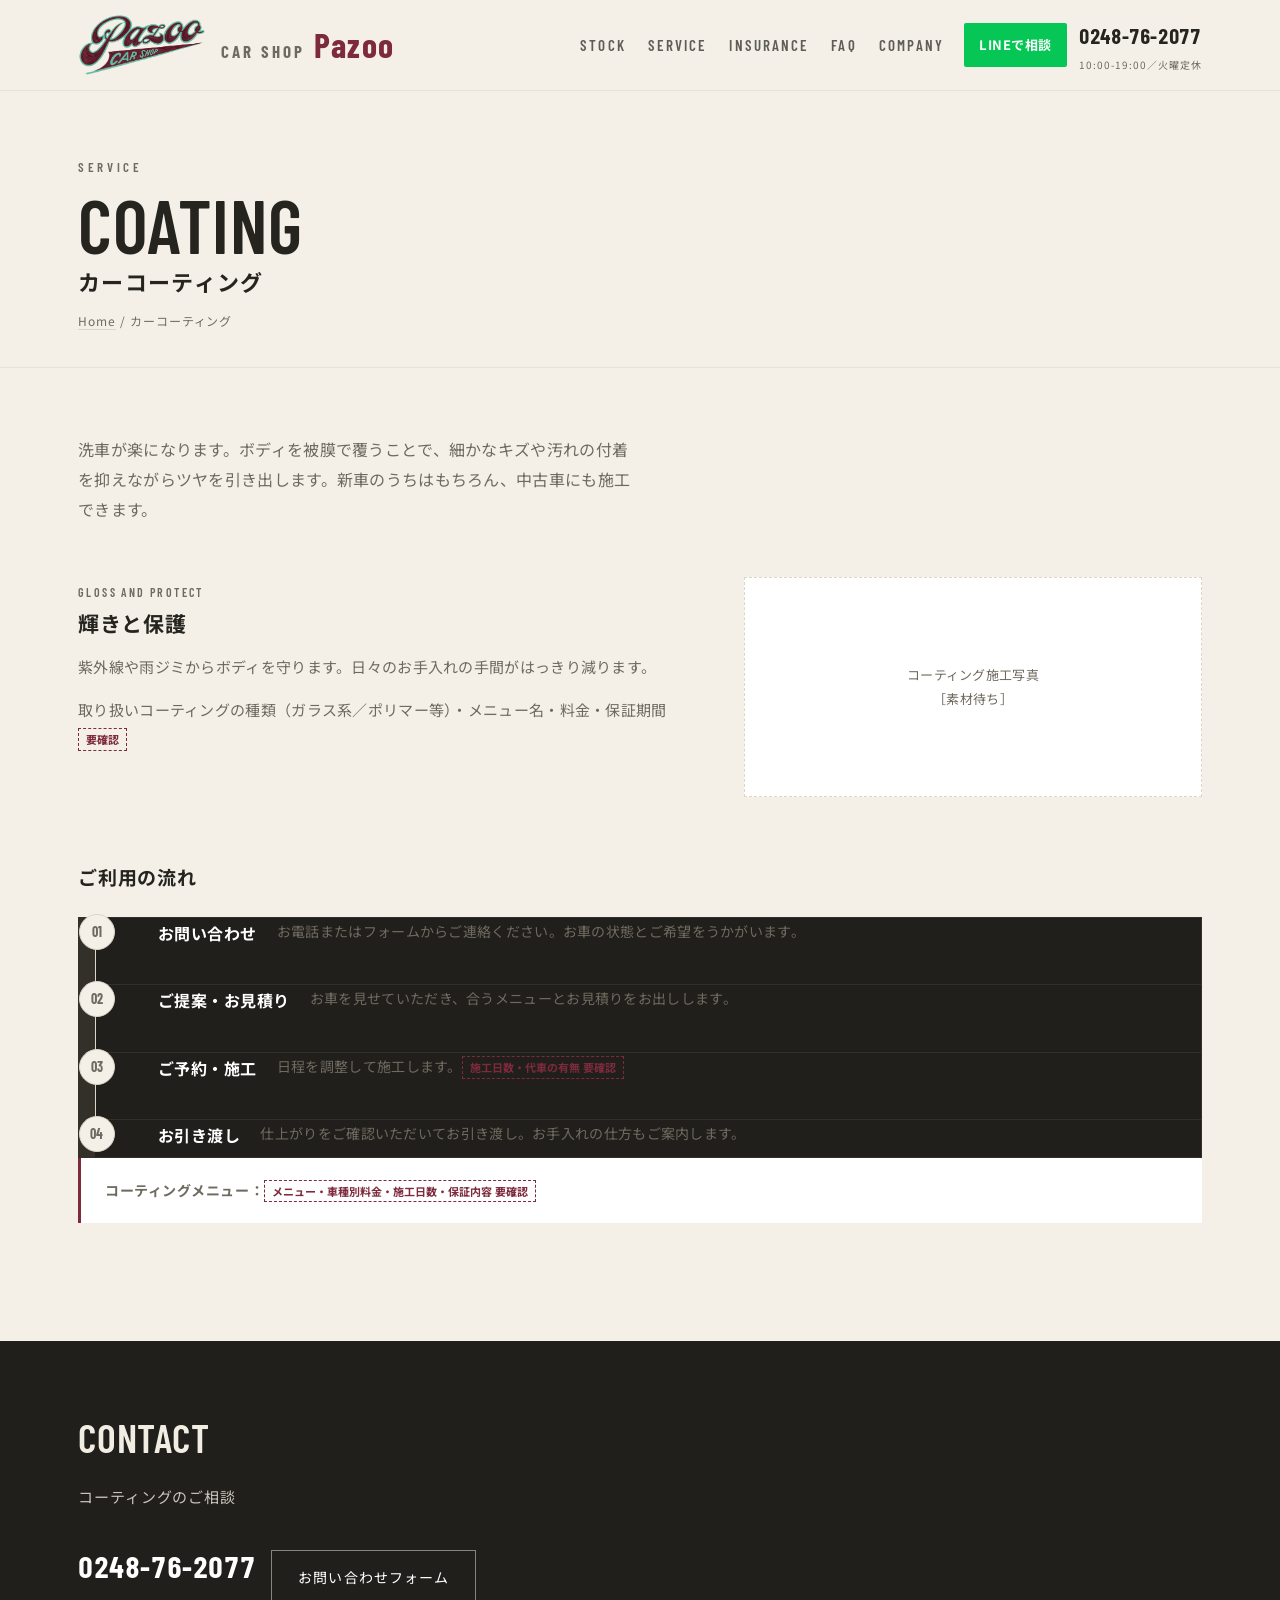
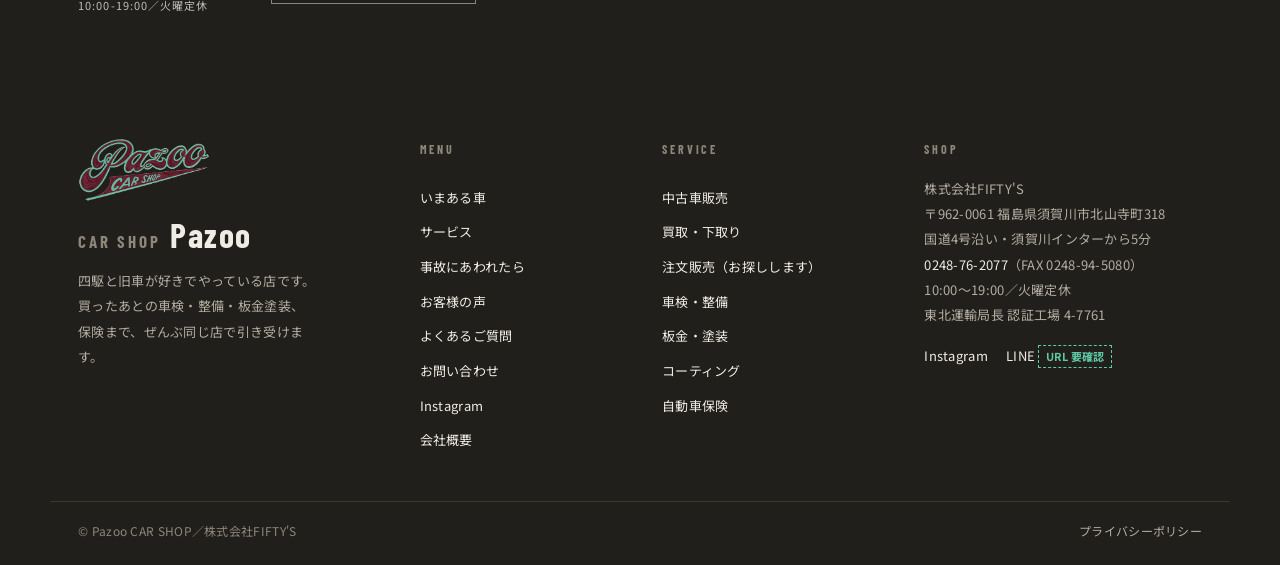
==== coating.html @ 04a88ad4 "SEO/LLMO/AIO：FAQPageを新設・llms.txtを実装に合わせて更新・OGP画像を1200x630に ■ FAQPage（いちばん効く穴だった） 画面にFAQが8問あるのに構造化データ" ====
<!DOCTYPE html>
<html lang="ja">
<head>
<meta charset="utf-8">
<meta name="viewport" content="width=device-width, initial-scale=1">
<meta name="robots" content="noindex,nofollow"><!-- STAGING-NOINDEX 2026-09-09 入れ替え公開時に削除 -->
<title>カーコーティング | CarShop Pazoo（福島県須賀川市）</title>
<meta name="description" content="CarShop Pazoo のカーコーティング。福島県須賀川市でボディを美しく保ち、汚れ・紫外線から守るコーティングを施工。輝きと保護を長く維持します。">
<link rel="preconnect" href="https://fonts.googleapis.com">
<link rel="preconnect" href="https://fonts.gstatic.com" crossorigin>
<link rel="stylesheet" href="https://fonts.googleapis.com/css2?family=Barlow+Condensed:wght@400;500;600;700&family=Noto+Sans+JP:wght@400;500;700;900&display=swap">
<link rel="stylesheet" href="assets/css/pazoo-2609.css">

<!-- ▼ SEO強化(head内追加のみ) 2026-07-30 ルイージ -->
<link rel="canonical" href="https://bunchan-groobeat.github.io/pazoo-hp/coating.html">
<meta property="og:type" content="website">
<meta property="og:site_name" content="CarShop Pazoo">
<meta property="og:locale" content="ja_JP">
<meta property="og:url" content="https://bunchan-groobeat.github.io/pazoo-hp/coating.html">
<meta property="og:title" content="カーコーティング | CarShop Pazoo（福島県須賀川市）">
<meta property="og:description" content="CarShop Pazoo のカーコーティング。福島県須賀川市でボディを美しく保ち、汚れ・紫外線から守るコーティングを施工。輝きと保護を長く維持します。">
<meta property="og:image" content="https://bunchan-groobeat.github.io/pazoo-hp/assets/img/ogp.jpg">
<meta name="twitter:card" content="summary_large_image">
<link rel="icon" href="assets/img/favicon.svg" type="image/svg+xml">
<link rel="apple-touch-icon" href="assets/img/favicon.svg">
<script type="application/ld+json">
[
  {
    "@context": "https://schema.org",
    "@type": "Service",
    "serviceType": "カーコーティング",
    "provider": { "@type": "AutoRepair", "@id": "https://bunchan-groobeat.github.io/pazoo-hp/#business", "name": "CarShop Pazoo" },
    "areaServed": { "@type": "AdministrativeArea", "name": "福島県須賀川市およびその周辺" },
    "url": "https://bunchan-groobeat.github.io/pazoo-hp/coating.html",
    "description": "福島県須賀川市でボディを美しく保ち、汚れ・紫外線から守るコーティングを施工します。"
  },
  {
    "@context": "https://schema.org",
    "@type": "BreadcrumbList",
    "itemListElement": [
      { "@type": "ListItem", "position": 1, "name": "HOME", "item": "https://bunchan-groobeat.github.io/pazoo-hp/" },
      { "@type": "ListItem", "position": 2, "name": "カーコーティング", "item": "https://bunchan-groobeat.github.io/pazoo-hp/coating.html" }
    ]
  }
]
</script>
</head>
<body>

<svg class="ico-defs" aria-hidden="true" focusable="false" style="position:absolute;width:0;height:0;overflow:hidden">
  <symbol id="i-star" viewBox="0 0 24 24"><path d="M12 2l2.9 6.3 6.9.8-5.1 4.7 1.4 6.8L12 17.3 5.9 20.6l1.4-6.8L2.2 9.1l6.9-.8z"/></symbol>
  <symbol id="i-quote" viewBox="0 0 24 24"><path d="M9.5 5C6.4 6.6 4.5 9.4 4.5 12.6V19h6.2v-6.4H7.6c0-2 .9-3.6 2.7-4.6zM19.5 5c-3.1 1.6-5 4.4-5 7.6V19h6.2v-6.4h-3.1c0-2 .9-3.6 2.7-4.6z"/></symbol>
  <symbol id="i-ig" viewBox="0 0 24 24"><path d="M12 2.2c3.2 0 3.6 0 4.9.1 1.2.1 1.8.2 2.2.4.6.2 1 .5 1.4.9.4.4.7.8.9 1.4.2.4.4 1 .4 2.2.1 1.3.1 1.7.1 4.9s0 3.6-.1 4.9c-.1 1.2-.2 1.8-.4 2.2-.2.6-.5 1-.9 1.4-.4.4-.8.7-1.4.9-.4.2-1 .4-2.2.4-1.3.1-1.7.1-4.9.1s-3.6 0-4.9-.1c-1.2-.1-1.8-.2-2.2-.4-.6-.2-1-.5-1.4-.9-.4-.4-.7-.8-.9-1.4-.2-.4-.4-1-.4-2.2C2.2 15.6 2.2 15.2 2.2 12s0-3.6.1-4.9c.1-1.2.2-1.8.4-2.2.2-.6.5-1 .9-1.4.4-.4.8-.7 1.4-.9.4-.2 1-.4 2.2-.4C8.4 2.2 8.8 2.2 12 2.2zm0 1.8c-3.1 0-3.5 0-4.7.1-1.1.1-1.7.2-2.1.3-.5.2-.9.4-1.2.8-.4.3-.6.7-.8 1.2-.1.4-.3 1-.3 2.1-.1 1.2-.1 1.6-.1 4.7s0 3.5.1 4.7c.1 1.1.2 1.7.3 2.1.2.5.4.9.8 1.2.3.4.7.6 1.2.8.4.1 1 .3 2.1.3 1.2.1 1.6.1 4.7.1s3.5 0 4.7-.1c1.1-.1 1.7-.2 2.1-.3.5-.2.9-.4 1.2-.8.4-.3.6-.7.8-1.2.1-.4.3-1 .3-2.1.1-1.2.1-1.6.1-4.7s0-3.5-.1-4.7c-.1-1.1-.2-1.7-.3-2.1-.2-.5-.4-.9-.8-1.2-.3-.4-.7-.6-1.2-.8-.4-.1-1-.3-2.1-.3-1.2-.1-1.6-.1-4.7-.1zm0 3.1a4.9 4.9 0 110 9.8 4.9 4.9 0 010-9.8zm0 1.8a3.1 3.1 0 100 6.2 3.1 3.1 0 000-6.2zm5.1-3.2a1.15 1.15 0 110 2.3 1.15 1.15 0 010-2.3z"/></symbol>
  <symbol id="i-car" viewBox="0 0 24 24"><path d="M5 11l1.5-4h11L19 11h1.5v6H18a2 2 0 11-4 0h-4a2 2 0 11-4 0H3.5v-6H5zm2.2-.5h9.6L15.9 8.5H8.1z"/></symbol>
</svg>

<header class="hd">
  <div class="wrap">
    <div class="logo">
      <img id="logo" alt="Pazoo CAR SHOP" hidden>
      <span class="txt" id="logoTxt">Pazoo</span>
      <span class="brandtxt"><small>CAR SHOP</small>Pazoo</span>
    </div>
    <nav>
      <a href="index.html#stock">Stock</a>
      <a href="index.html#service">Service</a>
      <a href="order-insurance.html">Insurance</a>
      <a href="index.html#faq">FAQ</a>
      <a href="companyoutline.html">Company</a>
    </nav>
    <div class="cta">
      <a class="line" href="#">LINEで相談</a>
      <a class="tel" href="tel:0248762077">0248-76-2077<small>10:00-19:00／火曜定休</small></a>
      <button type="button" class="menu" id="menuBtn" aria-controls="drawer" aria-expanded="false" aria-label="メニューを開く"><span></span><span></span><span></span></button>
    </div>
  </div>
</header>
<nav class="drawer" id="drawer" aria-label="メニュー">
  <a href="index.html#stock">Stock<small>いまある車</small></a>
  <a href="index.html#service">Service<small>買う。探す。直す。守る。</small></a>
  <a href="index.html#insurance">Insurance<small>事故にあわれたら</small></a>
  <a href="index.html#voice">Voice<small>お客様の声</small></a>
  <a href="index.html#faq">FAQ<small>よくあるご質問</small></a>
  <a href="index.html#contact">Contact<small>お問い合わせ</small></a>
  <a href="index.html#insta">Instagram<small>@carshoppazoo</small></a>
  <a href="index.html#company">Company<small>会社概要</small></a>
  <div class="drawer-cta"><a class="line" href="#">LINEで相談</a><a class="tel" href="tel:0248762077">0248-76-2077</a></div>
</nav>

<section class="page-head">
  <div class="wrap">
    <p class="eyebrow">Service</p>
    <h1>Coating<span class="ja">カーコーティング</span></h1>
    <p class="crumb"><a href="index.html">Home</a> / カーコーティング</p>
  </div>
</section>

<section class="sub">
  <div class="wrap">
    <p class="lead">洗車が楽になります。ボディを被膜で覆うことで、細かなキズや汚れの付着を抑えながらツヤを引き出します。新車のうちはもちろん、中古車にも施工できます。</p>
    <div class="row">
  <div class="row-txt"><h3><small>Gloss and Protect</small>輝きと保護</h3><p>紫外線や雨ジミからボディを守ります。日々のお手入れの手間がはっきり減ります。</p><p>取り扱いコーティングの種類（ガラス系／ポリマー等）・メニュー名・料金・保証期間 <span class="todo">要確認</span></p></div>
  <div class="row-img"><div class="ph">コーティング施工写真<br>［素材待ち］</div></div>
</div>
    <h3 style="margin:52px 0 22px;font-size:19px;letter-spacing:.04em">ご利用の流れ</h3>
    <ol class="flow"><li><h4>お問い合わせ</h4><p>お電話またはフォームからご連絡ください。お車の状態とご希望をうかがいます。</p></li><li><h4>ご提案・お見積り</h4><p>お車を見せていただき、合うメニューとお見積りをお出しします。</p></li><li><h4>ご予約・施工</h4><p>日程を調整して施工します。<span class="todo">施工日数・代車の有無 要確認</span></p></li><li><h4>お引き渡し</h4><p>仕上がりをご確認いただいてお引き渡し。お手入れの仕方もご案内します。</p></li></ol>
    <div class="note"><span class="label">コーティングメニュー：</span><span class="todo">メニュー・車種別料金・施工日数・保証内容 要確認</span></div>
  </div>
</section>
<section class="cta-band">
  <div class="wrap">
    <h2>Contact<span class="ja">コーティングのご相談</span></h2>
    <div class="acts">
      <a class="b-tel" href="tel:0248762077">0248-76-2077<small>10:00-19:00／火曜定休</small></a>
      <a class="b-form" href="contact.html">お問い合わせフォーム</a>
    </div>
  </div>
</section>
<footer class="ft">
  <div class="wrap ft-inner">
    <div class="f-brand">
      <div class="ftlogo"><img id="logoFt" alt="Pazoo CAR SHOP" hidden><b id="logoFtTxt">Pazoo</b><span class="brandtxt"><small>CAR SHOP</small>Pazoo</span></div>
      <p class="f-tagline">四駆と旧車が好きでやっている店です。買ったあとの車検・整備・板金塗装、保険まで、ぜんぶ同じ店で引き受けます。</p>
    </div>

    <nav class="f-nav" aria-label="フッターメニュー">
      <p class="f-label">Menu</p>
      <a href="index.html#stock">いまある車</a>
      <a href="index.html#service">サービス</a>
      <a href="index.html#insurance">事故にあわれたら</a>
      <a href="index.html#voice">お客様の声</a>
      <a href="index.html#faq">よくあるご質問</a>
      <a href="contact.html">お問い合わせ</a>
      <a href="index.html#insta">Instagram</a>
      <a href="companyoutline.html">会社概要</a>
    </nav>

    <nav class="f-nav" aria-label="取り扱いメニュー">
      <p class="f-label">Service</p>
      <a href="order.html">中古車販売</a>
      <a href="order.html">買取・下取り</a>
      <a href="order.html">注文販売（お探しします）</a>
      <a href="maintenance.html">車検・整備</a>
      <a href="repair-paint.html">板金・塗装</a>
      <a href="coating.html">コーティング</a>
      <a href="order-insurance.html">自動車保険</a>
    </nav>

    <div class="f-info">
      <p class="f-label">Shop</p>
      <p class="f-address">
        株式会社FIFTY&#39;S<br>
        〒962-0061 福島県須賀川市北山寺町318<br>
        国道4号沿い・須賀川インターから5分<br>
        <a href="tel:0248762077">0248-76-2077</a>（FAX 0248-94-5080）<br>
        10:00〜19:00／火曜定休<br>
        東北運輸局長 認証工場 4-7761
      </p>
      <p class="f-sns">
        <a href="https://www.instagram.com/carshoppazoo" target="_blank" rel="noopener">Instagram</a>
        <a href="#">LINE <span class="todo">URL 要確認</span></a>
      </p>
    </div>
  </div>

  <div class="wrap ft-bottom">
    <span>&copy; Pazoo CAR SHOP／株式会社FIFTY&#39;S</span>
    <a href="privacy.html">プライバシーポリシー</a>
  </div>
</footer>

<div class="fixbar">
  <a class="fx-tel" href="tel:0248762077"><small>お電話</small>0248-76-2077</a>
  <a class="fx-line" href="#">LINEで相談</a>
</div>


<script src="assets/js/pazoo-2609.js" defer></script>
</body>
</html>
---- assets/css/pazoo-2609.css ----
:root{
  /* Renoca型＝クリームの地に無彩色。色は写真とロゴの2色だけ。 */
  --bg:#f4f0e8;
  --paper:#ffffff;
  --dark:#211f1b;
  --ink:#26241f;
  --ink-sub:#6f6a60;
  --line:#ddd5c5;
  --line-soft:#e8e1d4;
  --wine:#7d2a3d;
  --mint:#5fc9a6;
  --max:1180px;
  --en:"Barlow Condensed","Helvetica Neue",Arial,sans-serif;
  --ja:"Noto Sans JP","Hiragino Sans","Yu Gothic",Meiryo,sans-serif;
}
*{box-sizing:border-box}
html{scroll-behavior:smooth}
body{margin:0;background:var(--bg);color:var(--ink);font-family:var(--ja);font-size:15px;line-height:1.9;letter-spacing:.02em;-webkit-text-size-adjust:100%}
img{max-width:100%;display:block}
a{color:inherit}
.wrap{max-width:var(--max);margin:0 auto;padding:0 28px}
section{padding:96px 0;overflow-x:clip}
@media(max-width:720px){section{padding:60px 0}.wrap{padding:0 20px}}

/* ── 英字の大見出しで骨格を作り、和文は小さく添える ── */
.eyebrow{font-family:var(--en);font-size:13px;letter-spacing:.28em;color:var(--ink-sub);text-transform:uppercase;margin:0 0 10px;font-weight:600}
.h2{font-family:var(--en);font-weight:700;font-size:clamp(38px,6vw,76px);line-height:.98;letter-spacing:.01em;margin:0 0 14px;text-transform:uppercase;
  display:flex;align-items:center;flex-wrap:wrap;gap:0 .45em}/* 英字と和文を縦の中央で揃える（社長 2026-09-05「小タイトルが帯の中央」） */
.h2 .ja{font-family:var(--ja);font-size:clamp(13px,1.6vw,21px);font-weight:700;letter-spacing:.12em;text-transform:none;
  margin:0;line-height:1;white-space:nowrap}/* 英字の横・帯の中央（社長 2026-09-05） */
@media(max-width:560px){.h2 .ja{flex-basis:100%;margin:8px 0 0;font-size:13px}}/* 狭いと帯からはみ出すので下の行に戻す */
.lead{max-width:62ch;color:var(--ink-sub);margin:0 0 44px;font-size:16px}
#stock .lead{font-size:18px;color:var(--wine)}/* 大きく・あずき色（社長 2026-09-05） */

/* ── ヘッダー ── */
.hd{position:sticky;top:0;z-index:50;background:rgba(244,240,232,.94);backdrop-filter:saturate(1.2) blur(6px);border-bottom:1px solid var(--line-soft)}
.hd .wrap{display:flex;align-items:center;gap:20px;padding-top:14px;padding-bottom:14px}
.hd .logo{display:flex;align-items:center;gap:15px}
.hd .logo img{height:62px;width:auto}/* 44→62px（社長 2026-09-05） */
/* ── ロゴの横に店名を文字でも置く（社長 2026-09-05「ロゴ横に「CARSHOP Pazoo」と入れてCARSHOPは小さめに」） ── */
.brandtxt{display:inline-flex;align-items:baseline;gap:9px;font-family:var(--en);font-weight:700;
  font-size:34px;letter-spacing:.04em;line-height:1;white-space:nowrap;color:var(--wine)}/* 23→27→34px（社長 2026-09-05「店名小さいな」） */
.brandtxt small{font-size:17px;font-weight:700;letter-spacing:.18em;color:var(--ink-sub)}/* 11→14→17px（社長 2026-09-05） */
@media(max-width:900px){.hd .brandtxt{display:none}}/* ヘッダーが詰まるので、狭い画面では出さない（フッターには出る） */
.hd.min .brandtxt{font-size:26px}
.ft .brandtxt{color:#efece5}
.ft .brandtxt small{color:#8d867a}
.hd .logo .txt{font-family:var(--en);font-weight:700;font-size:24px;letter-spacing:.06em;color:var(--wine)}
.hd nav{margin-left:auto;display:flex;gap:22px;font-family:var(--en);font-size:15px;letter-spacing:.14em;font-weight:600;text-transform:uppercase}
.hd nav a{text-decoration:none;color:var(--ink);opacity:.72;transition:opacity .2s}
.hd nav a:hover{opacity:1}
.hd .cta{display:flex;align-items:center;gap:12px;position:relative;z-index:45}
.hd .line{background:#06C755;color:#fff;text-decoration:none;font-weight:700;font-size:13px;padding:10px 15px;border-radius:2px;white-space:nowrap;letter-spacing:.04em}
.hd .tel{font-family:var(--en);font-weight:700;font-size:21px;letter-spacing:.03em;text-decoration:none;color:var(--ink);white-space:nowrap;font-variant-numeric:tabular-nums}
.hd .tel small{display:block;font-family:var(--ja);font-size:10px;letter-spacing:.1em;color:var(--ink-sub);font-weight:400}
@media(max-width:1040px){.hd nav{display:none}}

/* ── 3本線のメニュー（社長 2026-09-04）。文字ナビが隠れる幅（1040px以下）で出す ── */
.hd .menu{display:none;width:44px;height:44px;border:0;background:transparent;padding:10px;cursor:pointer;flex-direction:column;justify-content:center;gap:6px;margin-left:4px}
.hd .menu span{display:block;height:2px;background:var(--ink);transition:transform .35s cubic-bezier(.215,.61,.355,1),opacity .25s}
.hd .menu[aria-expanded="true"] span:nth-child(1){transform:translateY(8px) rotate(45deg)}
.hd .menu[aria-expanded="true"] span:nth-child(2){opacity:0}
.hd .menu[aria-expanded="true"] span:nth-child(3){transform:translateY(-8px) rotate(-45deg)}
.hd .menu:focus-visible{outline:2px solid var(--wine);outline-offset:2px}
@media(max-width:1040px){.hd .menu{display:flex}}
.drawer{position:fixed;left:0;right:0;top:0;bottom:0;background:rgba(33,31,27,.97);color:#efece5;z-index:40;padding:110px 28px 40px;display:flex;flex-direction:column;gap:6px;
  opacity:0;visibility:hidden;transform:translateY(-12px);transition:opacity .35s ease,transform .35s ease,visibility 0s .35s;overflow:auto}
.drawer.open{opacity:1;visibility:visible;transform:none;transition:opacity .35s ease,transform .35s ease}
.drawer a{font-family:var(--en);font-weight:700;font-size:clamp(34px,7vw,52px);letter-spacing:.02em;text-transform:uppercase;text-decoration:none;color:#fff;line-height:1.05;padding:10px 0;border-bottom:1px solid #3b372f;display:flex;align-items:baseline;gap:16px}
.drawer a small{font-family:var(--ja);font-size:13px;font-weight:700;letter-spacing:.1em;color:#8d867a;text-transform:none}
.drawer .drawer-cta{display:flex;gap:14px;align-items:center;margin-top:26px;border:0}
.drawer .drawer-cta a{border:0;padding:0}
.drawer .drawer-cta .line{background:#06C755;color:#fff;font-family:var(--ja);font-size:15px;padding:14px 22px;border-radius:2px;letter-spacing:.04em;text-transform:none}
.drawer .drawer-cta .tel{font-size:26px;color:#fff}
.hd.nav-open{background:transparent;border-color:transparent;backdrop-filter:none}
.hd.nav-open .menu span{background:#fff}
.hd.nav-open .logo,.hd.nav-open .cta .line,.hd.nav-open .cta .tel{visibility:hidden}
body.no-scroll{overflow:hidden}
@media(max-width:560px){.hd .logo img{height:44px}.hd .tel{font-size:17px}.hd .tel small{display:none}}/* スマホも34→44px */

/* ── ヒーロー：写真が主役。左に透かしのパネル ── */
.hero{position:relative;background:var(--dark);overflow:hidden}/* 待機中スライドの scale(1.04) が右へ8pxはみ出し、スマホで横スクロールが出ていた（2026-09-03 実測で修正） */
.hero .bg{position:relative;width:100%;aspect-ratio:21/9;max-height:660px}
.hero .slide{position:absolute;inset:0;width:100%;height:100%;object-fit:cover;opacity:0;transition:opacity 1.1s ease}
.hero .slide.on{opacity:1}
.hero .slide.p-front{object-position:center 13%}/* 4:3の写真をPCの21:9枠に入れると店の看板が切れるため上寄せ（2026-09-04 実測） */
.hero .panel{position:absolute;left:0;top:0;bottom:0;width:25%;min-width:216px;max-width:340px;z-index:2;
  background:rgba(244,240,232,.82);display:grid;place-items:center;padding:26px 22px}
.hero .panel-in{display:flex;flex-direction:column;align-items:center;gap:20px;width:100%}
.hero .panel img{max-width:100%;height:auto}
.hero .panel .txt{font-family:var(--en);font-weight:700;font-size:clamp(26px,3vw,40px);color:var(--wine);letter-spacing:.04em;line-height:1}
.copy{margin:0;text-align:center;display:flex;flex-direction:column;gap:9px}
.copy b{font-size:clamp(14px,1.5vw,18px);font-weight:700;line-height:1.6;color:var(--ink);letter-spacing:.02em}
.copy span{font-family:var(--en);font-size:12px;letter-spacing:.2em;color:var(--ink-sub);text-transform:uppercase;font-weight:600}
.dots{display:flex;gap:7px;justify-content:center;padding:14px 0 0}
.dots button{width:26px;height:3px;border:0;padding:0;background:var(--ink);opacity:.2;cursor:pointer;transition:opacity .25s}
.dots button.on{opacity:1;background:var(--wine)}
.dots button:focus-visible{outline:2px solid var(--wine);outline-offset:4px}
@media(max-width:620px){
  .hero .bg{aspect-ratio:4/3}
}

/* ── 冒頭のひとこと ── */
.intro{padding:86px 0 76px;border-bottom:1px solid var(--line-soft)}
.intro .big{font-family:var(--en);font-weight:700;font-size:clamp(40px,7.5vw,104px);line-height:.94;letter-spacing:.005em;margin:0 0 26px;text-transform:uppercase}
.intro .big em{font-style:normal;color:var(--wine)}
.intro p{max-width:60ch;margin:0;color:var(--ink-sub)}
/* ── FV直下の帯：切り抜いたジムニーを右へ逃がす（2026-09-04 社長決定） ── */
.intro{overflow-x:clip}/* 右端へのはみ出しで横スクロールを出さない */
/* ── 背景の風景（社長 2026-09-05）──
   一度サービス／声／お問い合わせにもミントの山と海を入れたが、社長判断で**トップ直下の山だけ**に戻した。
   ★自分で描いたSVG。写真は使っていない＝権利の心配なし・ファイルも増えない。
   ★色はクリーム #f4f0e8 と罫線 #ddd5c5 の中間の2色だけ。ミントは使わない。 */
.intro{background-image:url("data:image/svg+xml,%3Csvg xmlns='http://www.w3.org/2000/svg' viewBox='0 0 1440 260' preserveAspectRatio='none'%3E%3Cpath d='M0,175 L170,80 L300,145 L470,50 L640,155 L800,72 L980,165 L1150,92 L1290,155 L1440,100 L1440,260 L0,260 Z' fill='%23e9e3d5'/%3E%3Cpath d='M0,225 L140,165 L300,212 L520,142 L700,206 L900,152 L1080,212 L1250,170 L1440,216 L1440,260 L0,260 Z' fill='%23e0d9c8'/%3E%3C/svg%3E");
  background-repeat:no-repeat;background-position:center bottom;background-size:100% 260px}
@media(max-width:720px){.intro{background-size:180% 180px}}
.intro-grid{display:grid;grid-template-columns:minmax(0,1fr) minmax(0,1.02fr);gap:44px;align-items:center}
.intro-txt{min-width:0}
.intro-car{min-width:0;margin-right:min(0px,calc((var(--max) - 100vw)/2))}
.intro-car img{width:100%;height:auto;filter:drop-shadow(0 26px 34px rgba(33,31,27,.20))}
.intro-car .cap{max-width:none;margin-top:12px;font-size:12px;letter-spacing:.04em;text-align:right}
.stock-link{display:inline-flex;align-items:center;gap:9px;margin-top:32px;font-size:14px;font-weight:700;letter-spacing:.1em;
  text-decoration:none;color:var(--ink);border-bottom:1px solid var(--line);padding-bottom:7px;transition:color .2s,border-color .2s}
.stock-link::after{content:"→";font-family:var(--en)}
.stock-link:hover{color:var(--wine);border-color:var(--wine)}
.stock-link:focus-visible{outline:2px solid var(--wine);outline-offset:4px}
/* スマホは見出しの右の空きに車を入れる（2026-09-04 社長指示）。
   実測（390px）＝見出し2行 87px＋余白26px／"CLASSIC 4WD" の行幅 194px。
   幅42%（=147px）なら文字に9px手前で止まり、高さ108pxは見出しの箱に収まる。 */
@media(max-width:900px){
  .intro-grid{grid-template-columns:1fr;gap:0;position:relative}
  .intro-txt{position:relative;z-index:1}
  .intro-car{position:absolute;top:-34px;right:-20px;width:min(50%,190px);margin:0;z-index:0}/* 右端まで出す（wrapの余白20pxぶん外へ） */
  .intro-car .cap{display:none}/* 幅が足りず2行になって本文にかぶるため。要確認の印はPCで出る */
}

/* ── 在庫：写真を大きく ── */
.stock-head{position:relative;margin-bottom:40px}/* flex をやめた。帯を画面の端から端まで届かせるため（2026-09-05） */
/* ★「いまある車」を外して見出しの箱が縮んだぶん、bottom:0 だと帯の上に乗って読めなくなる。
   帯の外＝「IN STOCK」の行の右へ置く（2026-09-05 実測で修正） */
.updated{position:absolute;right:0;top:1px;font-family:var(--en);font-size:13px;letter-spacing:.12em;color:var(--ink-sub);font-variant-numeric:tabular-nums}
@media(max-width:560px){.updated{position:static;display:block;margin-top:10px;text-align:right}}
.rail{display:grid;grid-auto-flow:column;grid-auto-columns:min(360px,78vw);gap:26px;overflow-x:auto;scroll-snap-type:x mandatory;padding-bottom:22px;scrollbar-width:thin}
.rail::-webkit-scrollbar{height:6px}
.rail::-webkit-scrollbar-thumb{background:var(--line)}
.car{scroll-snap-align:start;background:var(--paper);text-decoration:none;color:inherit;display:flex;flex-direction:column;
  border:1px solid var(--line-soft);transition:transform .25s ease,box-shadow .25s ease}
.car:hover{transform:translateY(-4px);box-shadow:0 14px 34px rgba(38,36,31,.13)}
.car:focus-visible{outline:2px solid var(--wine);outline-offset:3px}
.car .ph{aspect-ratio:4/3;background:var(--line-soft);overflow:hidden;position:relative}
.car .ph img{width:100%;height:100%;object-fit:cover}
.car .badge{position:absolute;left:0;top:0;background:var(--wine);color:#fff;font-family:var(--en);font-size:12px;letter-spacing:.16em;padding:5px 12px;font-weight:600}
.car .body{padding:20px 20px 22px;display:flex;flex-direction:column;gap:5px;flex:1}
.car .name{font-weight:700;font-size:17px;line-height:1.5}
.car .spec{font-size:12.5px;color:var(--ink-sub);font-variant-numeric:tabular-nums;letter-spacing:.03em}
.car .price{margin-top:auto;padding-top:14px;font-family:var(--en);font-weight:700;font-size:30px;color:var(--wine);font-variant-numeric:tabular-nums;line-height:1;display:flex;align-items:baseline;gap:6px}
.car .price small{font-family:var(--ja);font-size:11px;font-weight:400;color:var(--ink-sub);letter-spacing:.06em}
.car .go{margin-top:12px;font-family:var(--en);font-size:12px;letter-spacing:.16em;color:var(--ink-sub);display:flex;align-items:center;gap:6px;text-transform:uppercase}
.car .go::after{content:"→"}
/* ── 横へスライドできることを示す矢印（社長 2026-09-05「サイドにスライドさせる→入れて、点滅している」） ──
   写真の上に重ねる。押すものではないので pointer-events は切る。右端まで送ったら消える。 */
.railbox{position:relative}
.rail-hint{position:absolute;right:8px;top:32%;z-index:3;cursor:pointer;border:0;padding:0;appearance:none;
  /* ★2026-09-05：pointer-events:none だと下のカードのリンクに抜けて、押すと商品ページへ飛んでしまった。
     飾りではなく「次へ送るボタン」にした。 */
  width:54px;height:54px;border-radius:50%;display:grid;place-items:center;
  background:rgba(33,31,27,.72);color:#fff;font-family:var(--en);font-weight:700;font-size:27px;line-height:1;
  box-shadow:0 4px 16px rgba(33,31,27,.35);
  animation:railhint 1.5s ease-in-out infinite;transition:opacity .45s ease}
@keyframes railhint{0%,100%{opacity:1;transform:translateX(0)}50%{opacity:.22;transform:translateX(7px)}}
.rail-hint.off{opacity:0;pointer-events:none}/* 消えている時は押せない */
.rail-hint:hover{background:rgba(33,31,27,.9)}
.rail-hint:focus-visible{outline:2px solid var(--mint);outline-offset:3px}
@media(max-width:560px){.rail-hint{width:44px;height:44px;font-size:22px;right:6px}}
@media (prefers-reduced-motion: reduce){.rail-hint{animation:none}}

.railctl{display:flex;gap:10px;margin-top:6px}
.railctl button{width:46px;height:46px;border:1px solid var(--line);background:transparent;color:var(--ink);cursor:pointer;font-size:16px;transition:background .2s,border-color .2s}
.railctl button:hover{background:var(--ink);color:var(--bg);border-color:var(--ink)}
.railctl button:focus-visible{outline:2px solid var(--wine);outline-offset:3px}
.note{font-size:12.5px;color:var(--ink-sub);margin:20px 0 0;line-height:1.85}
.todo{display:inline-block;color:var(--wine);border:1px dashed var(--wine);padding:0 7px;font-size:11px;font-weight:700;letter-spacing:0}

/* ── サービス ── */
.grid{display:grid;gap:1px;background:var(--line-soft);border:1px solid var(--line-soft)}
.g2{grid-template-columns:repeat(2,1fr)}
.g4{grid-template-columns:repeat(4,1fr)}
@media(max-width:900px){.g4{grid-template-columns:repeat(2,1fr)}.g2{grid-template-columns:1fr}}
.cell{background:var(--bg);padding:34px 28px}
.cell .no{font-family:var(--en);font-size:26px;letter-spacing:.2em;color:var(--mint);font-weight:700;margin-bottom:14px}/* 13→19→26px（社長 2026-09-04／09-05「小さすぎる」） */
.cell h3{font-size:19px;margin:0 0 8px;font-weight:700}
.cell p{margin:0;font-size:16px;color:var(--ink-sub)}

/* ── サービス章は暗い面（社長 2026-09-03「サービスの背景、黒っぽい方に。小さい文字は大きく」） ── */
.dark .grid{background:#33302a;border-color:#33302a}
.dark .cell{background:var(--dark)}
.dark .cell h3{color:#fff}
.dark .cell p{color:#b3ada2}
.dark .cell .no{color:var(--mint)}/* ★「01 — Order」は <p class="no"> なので、上の .dark .cell p（灰色）に負けてミントが効いていなかった（2026-09-04 実測で発見） */
.dark .ledger{border-top-color:#3b372f}
.dark .ledger li{border-bottom-color:#33302a}
.dark .ledger h3{color:#fff}
.dark .ledger h3 small{color:#8d867a}
.dark .ledger p{color:#b3ada2}
.dark .ledger .fact{color:#efece5}
.dark .todo,.ft .todo{color:var(--mint);border-color:var(--mint)}/* フッターも暗い面なので、ワインだと読めない（2026-09-05） */
.dark + .dark{border-top:1px solid #3b372f}

/* ── 03-06 は同じ大きさの箱に並べない。台帳のように行で読ませ、差別化の2行だけ幅と高さを変える（崩し③・2026-09-03） ── */
.ledger{margin:34px 0 0;padding:0;list-style:none;border-top:1px solid var(--line)}
.ledger li{display:grid;grid-template-columns:64px 1fr;gap:0 22px;padding:22px 0;border-bottom:1px solid var(--line-soft);align-items:baseline}
.ledger li.wide{grid-template-columns:64px 1.1fr .9fr;padding:32px 0}
.ledger .no{font-family:var(--en);font-size:26px;letter-spacing:.2em;color:var(--mint);font-weight:700}/* 13→19→26px（社長 2026-09-04／09-05「小さすぎる」） */
.ledger h3{margin:0;font-size:20px;font-weight:700}
.ledger h3 small{display:block;font-family:var(--en);font-size:12.5px;letter-spacing:.2em;color:var(--ink-sub);font-weight:600;text-transform:uppercase;margin-top:4px}
.ledger p{margin:8px 0 0;font-size:16px;color:var(--ink-sub)}
.ledger .fact{margin:0;font-family:var(--ja);font-size:15px;letter-spacing:.04em;color:var(--ink);font-variant-numeric:tabular-nums;line-height:1.8;align-self:start;padding-top:6px}
.ledger li:not(.wide) .fact{margin-top:10px;font-size:15px}
@media(max-width:720px){.ledger li,.ledger li.wide{grid-template-columns:44px 1fr;padding:20px 0}.ledger li.wide .fact{grid-column:2;margin-top:10px}}

/* ── 店主のひとこと：整えずにそのまま載せる枠（素材3点の①） ── */
.owner{margin:34px 0 0;padding:4px 0 4px 26px;border-left:2px solid var(--wine);max-width:60ch}
.owner p{margin:0;font-size:16px;color:var(--ink);line-height:1.9}
.owner cite{display:block;margin-top:8px;font-style:normal;font-size:12px;color:var(--ink-sub);letter-spacing:.1em}

/* ── 暗い面：ここだけ沈める ── */
.dark{background:var(--dark);color:#efece5}
.dark .h2{color:#fff}
/* ── 見出しの帯を残す（社長 2026-09-05「STOCK などの帯をそのままはじからはじでのこして白文字」
      ＋「INSURANCEなど黒背景も帯だして、白文字にしてみて」） ──
   いままでは帯が左から右へ抜けて消えていた。**全セクション**で帯を消さずに残し、
   画面の端から端まで伸ばして、英字を白でその上に置く。
   ★9/4に入れた「SERVICE・INSURANCE の見出しをミント文字」は、この帯に置き換えたので取りやめ。 */
section .h2{position:relative;isolation:isolate;color:#fff}
section .h2 .ani_txt::after{display:none}/* 抜けていく帯はやめる。代わりに下の帯を残す */
section .h2::before{
  content:"";position:absolute;z-index:-1;
  top:-.10em;height:1.18em;                       /* 英字1行のぶんだけ。和文の添え字にはかからない */
  left:50%;width:100vw;margin-left:-50vw;         /* wrap の外へ出して画面の端から端まで */
  /* ★100vw は縦スクロールバーの幅も含むため、そのままだと全セクションが8px右へ溢れて
     ページに横スクロールが出る（2026-09-09 実測 1913 vs 1905）。section 側で clip する。
     hidden ではなく clip＝スクロール枠を作らないので sticky ヘッダーが死なない。 */
  background:var(--wine);
  transform:scaleX(0);transform-origin:left center;
  transition:transform 2.2s cubic-bezier(.66,.45,.14,.79) .3s}
section .h2.on::before{transform:scaleX(1)}
/* 暗い面（SERVICE / INSURANCE）の帯はミント（社長 2026-09-05「Service 背景黒のとこ帯ミント色」）。
   ★ミント #5fc9a6 は明るいので、白文字だとほぼ読めない（コントラスト約1.9:1）。
     文字は地の黒 #211f1b にする（約8.6:1）。 */
.dark .h2::before{background:var(--mint)}
.dark .h2{color:var(--dark)}
section:not(.dark) .h2 .ja{color:rgba(255,255,255,.88)}/* ワインの帯の中に入るので白系 */
.dark .h2 .ja{color:var(--dark)}/* ミントの帯の上は黒字（社長 2026-09-05） */
@media(max-width:560px){section:not(.dark) .h2 .ja{color:var(--ink-sub)}.dark .h2 .ja{color:#b3ada2}}/* 下の行に戻る幅では帯の外なので元の色 */
.dark .lead{color:#b3ada2}/* ★ここに .dark .h2 .ja を並べていると、上の「ミントの帯の上は黒字」を後ろから打ち消す（2026-09-05 実測で発見） */
.dark .eyebrow{color:#8d867a}
.flow{display:grid;gap:1px;background:#33302a;border:1px solid #33302a;margin:0;padding:0;counter-reset:s}
.flow li{list-style:none;background:var(--dark);padding:28px;display:flex;gap:20px;align-items:flex-start}
.flow li::before{counter-increment:s;content:"0" counter(s);font-family:var(--en);font-size:26px;color:var(--mint);font-weight:700;line-height:1}
.flow h4{margin:0 0 6px;font-size:16px;color:#fff;font-weight:700}
.flow p{margin:0;font-size:14px;color:#aaa398}
.dark .pin{border:1px solid #3b372f;padding:26px 28px;margin-bottom:34px}
.dark .pin h3{margin:0 0 8px;font-size:18px;color:#fff}
.dark .pin p{margin:0;color:#b3ada2;font-size:14.5px}

/* ── 声：点数とカード（社長 2026-09-05「もっと伝わるように、POPにアイコンなど使って」） ── */
.st{width:1em;height:1em;fill:var(--wine);display:inline-block;vertical-align:-.12em}
.st.half{fill:none;stroke:var(--wine);stroke-width:1.6px}
.stars{display:inline-flex;gap:2px;font-size:20px;line-height:1}
.stars.sm{font-size:14px}

.scorebar{display:flex;flex-wrap:wrap;align-items:center;gap:26px 44px;margin:0 0 44px;
  padding:26px 30px;background:var(--paper);border:1px solid var(--line)}
.sh{display:flex;flex-direction:column;gap:8px;padding-right:44px;border-right:1px solid var(--line-soft)}
.sh b{font-family:var(--en);font-weight:700;font-size:76px;line-height:.85;color:var(--wine);font-variant-numeric:tabular-nums}
.sh .stars{font-size:26px}
.sh .shcap{font-size:12.5px;letter-spacing:.08em;color:var(--ink-sub)}
.scores{list-style:none;margin:0;padding:0;display:grid;grid-template-columns:repeat(2,auto);gap:14px 40px}
.scores li{display:flex;align-items:center;gap:10px;font-size:13px;color:var(--ink-sub);letter-spacing:.04em}
.scores li b{font-family:var(--en);font-size:19px;color:var(--ink);font-variant-numeric:tabular-nums}
@media(max-width:900px){
  .scorebar{gap:20px;padding:22px}
  .sh{padding-right:0;border-right:0;flex-direction:row;align-items:baseline;gap:14px;flex-wrap:wrap}
  .sh b{font-size:56px}
  .scores{grid-template-columns:1fr}
}

/* 口コミのカード。同じ大きさで並べず、1件目だけ横いっぱいの大判にする */
/* 横に流すレール（社長 2026-09-09「Gooの評価内容は横スクロールにして自動で流して」）。
   同じ並びが2組入っていて、1組ぶん進んだら位置を戻す＝継ぎ目が見えない。
   指で送れるように overflow-x:auto のまま、送りは JS が位置を進める。 */
.voices{overflow-x:auto;overflow-y:hidden;-webkit-overflow-scrolling:touch;scrollbar-width:none;
  padding:4px 2px 10px;
  /* ★html に scroll-behavior:smooth が掛かっている。そのままだと毎フレームの位置指定が
     「滑らかに移動」扱いになって自動送りが破綻するので、ここだけ切る（2026-09-09） */
  scroll-behavior:auto}
.voices::-webkit-scrollbar{display:none}
.voices:focus-visible{outline:2px solid var(--wine);outline-offset:3px}
.vtrack{display:flex;gap:20px;width:max-content;align-items:stretch}
.vcard{position:relative;flex:0 0 316px;width:316px;background:var(--paper);border:1px solid var(--line-soft);padding:28px 24px 20px;
  display:flex;flex-direction:column;gap:16px}
/* 横レールでは大小を付けない（流れる帯でガタつくため）。grid時代の指定を打ち消す */
.vcard.feat{grid-column:auto;flex:0 0 316px;width:316px;padding:28px 24px 20px;border-color:var(--line)}
.qmark{width:34px;height:34px;fill:var(--wine);opacity:.18;flex:none}
.vcard.feat .qmark{width:34px;height:34px;opacity:.18}
.vtext{margin:0;font-size:16px;line-height:1.95;color:var(--ink)}
.vcard.feat .vtext{font-size:16px;line-height:1.95;max-width:none}
.vmeta{display:flex;align-items:center;gap:12px;flex-wrap:wrap;margin-top:auto;padding-top:16px;border-top:1px solid var(--line-soft)}
.avatar{width:38px;height:38px;border-radius:50%;background:var(--wine);color:#fff;flex:none;
  display:grid;place-items:center;font-weight:700;font-size:15px}
.vwho{display:flex;flex-direction:column;gap:3px;line-height:1.3}
.vwho b{font-size:14px}
.vcar{display:inline-flex;align-items:center;gap:5px;font-size:11.5px;color:var(--ink-sub);letter-spacing:.04em}
.vcar .ic{width:15px;height:15px;fill:var(--ink-sub);flex:none}
.vstars{display:inline-flex;gap:2px;font-size:15px;margin-left:auto}
.vmeta time{font-size:11.5px;color:var(--ink-sub);letter-spacing:.06em;flex-basis:100%;text-align:right}
@media(max-width:900px){.vcard,.vcard.feat,.vcard.wide{flex:0 0 268px;width:268px;padding:24px 20px 18px}}

/* ── 声 ── */
/* 声は本文より大きく、左を18%空けて置く（全部が同じ左端に揃わないようにする＝崩し③） */
.voice{border-left:2px solid var(--wine);padding:4px 0 4px 22px;margin:0 0 26px;font-size:17px;max-width:56ch;line-height:1.95}
@media(min-width:900px){.voice{margin-left:18%}#voice{padding:72px 0 120px}}
/* 連絡先の列は下の「Instagram」のところで3列に指定している */
.voice cite{display:block;margin-top:8px;font-size:12px;color:var(--ink-sub);font-style:normal;font-family:var(--en);letter-spacing:.1em}

/* ── FAQ ── */
details{border-top:1px solid var(--line-soft);padding:20px 0}
details:last-of-type{border-bottom:1px solid var(--line-soft)}
summary{cursor:pointer;font-weight:700;font-size:16px;list-style:none;display:flex;gap:16px;align-items:flex-start}
summary::-webkit-details-marker{display:none}
summary::before{content:"Q";font-family:var(--en);color:var(--mint);font-size:17px;font-weight:700;line-height:1.6}
summary:focus-visible{outline:2px solid var(--wine);outline-offset:3px}
details p{margin:12px 0 0 33px;font-size:14.5px;color:var(--ink-sub)}

/* ── 連絡 ── */
.ct{display:grid;gap:1px;background:var(--line-soft);border:1px solid var(--line-soft)}
@media(min-width:721px){.ct{grid-template-columns:1fr 1fr}}
.ct a{background:var(--bg);padding:38px 32px;text-decoration:none;color:inherit;display:flex;flex-direction:column;gap:8px;transition:background .2s}
.ct a:hover{background:var(--paper)}
.ct a:focus-visible{outline:2px solid var(--wine);outline-offset:-3px}
.ct .k{font-family:var(--en);font-size:13px;letter-spacing:.22em;color:var(--ink-sub);text-transform:uppercase;font-weight:600}
.ct .v{font-family:var(--en);font-weight:700;font-size:clamp(28px,3.6vw,42px);line-height:1;letter-spacing:.02em;font-variant-numeric:tabular-nums}
.ct .s{font-size:13px;color:var(--ink-sub)}
.ct .line-v{color:#06C755}
/* Instagram（2026-09-05）。3つ並べるが等分にはしない＝LINEを広く */
@media(min-width:721px){.ct{grid-template-columns:2.4fr 1.8fr 1.8fr}}
.ct .k{display:inline-flex;align-items:center;gap:7px}
.ic-ig{width:16px;height:16px;fill:var(--ink-sub);flex:none}
.ct .ig-v{font-family:var(--ja);font-weight:700;font-size:clamp(19px,2.1vw,24px);letter-spacing:.02em}
.ct a:hover .ic-ig{fill:var(--wine)}

/* ── Instagram（2026-09-05）。正方形を敷き詰める。Feed ID が入るまでは待ちの板 ── */
.igfeed{display:grid;grid-template-columns:repeat(4,1fr);gap:14px;margin:0 0 22px}
.igfeed a{display:block;aspect-ratio:1/1;overflow:hidden;background:var(--line-soft)}
.igfeed a img{width:100%;height:100%;object-fit:cover;transition:transform .8s cubic-bezier(.22,.61,.36,1)}
.igfeed a:hover img{transform:scale(1.07)}
.igfeed a:focus-visible{outline:2px solid var(--wine);outline-offset:3px}
.igwait{grid-column:1/-1;margin:0;padding:34px 28px;background:var(--paper);border:1px solid var(--line);
  font-size:13.5px;color:var(--ink-sub);line-height:1.9}
@media(max-width:720px){.igfeed{grid-template-columns:repeat(2,1fr);gap:10px}}

/* ── 会社概要 ── */
.info{width:100%;border-collapse:collapse;font-size:14px}
.info th{width:170px;text-align:left;padding:16px 0;border-bottom:1px solid var(--line-soft);color:var(--ink-sub);font-weight:400;font-size:13px;letter-spacing:.08em}
.info td{padding:16px 0;border-bottom:1px solid var(--line-soft)}
/* 地図（2026-09-05）。四角い箱を並べたく見えないよう、枠は1本線だけにする */
.mapbox{margin:34px 0 0;border:1px solid var(--line);background:var(--line-soft)}
.mapbox iframe{display:block;width:100%;height:360px;border:0}
.mapbox .fallback{display:flex;flex-direction:column;gap:8px;padding:34px 28px;color:var(--ink-sub);font-size:14px;line-height:1.9}
.mapbox .fallback b{color:var(--ink);font-size:16px}
.maplinks{display:flex;flex-wrap:wrap;gap:10px 22px;align-items:center;margin:16px 0 0;font-size:14px;font-weight:700}
.maplinks a{color:var(--ink);text-decoration:none;border-bottom:1px solid var(--line);padding-bottom:5px;display:inline-flex;align-items:center;gap:8px}
.maplinks a::after{content:"→";font-family:var(--en);font-weight:700}
.maplinks a:hover{color:var(--wine);border-color:var(--wine)}
.maplinks a:focus-visible{outline:2px solid var(--wine);outline-offset:4px}
@media(max-width:560px){.mapbox iframe{height:260px}}

/* ── フッター：はんこ屋ぶんちゃんと同じ4列（ブランド／メニュー／取扱い／店の情報）＋下段（2026-09-05 社長指示） ── */
.ft{background:var(--dark);color:#8d867a;padding:64px 0 0;font-size:13px}
.ft b{color:#efece5;font-family:var(--en);font-size:19px;letter-spacing:.06em}
/* ★台紙をやめて透過のまま置く（社長 2026-09-05）。ロゴはミントの縁があるので暗い地でも沈まない（実測） */
.ft .ftlogo{display:flex;align-items:center;gap:16px;flex-wrap:wrap}
.ft .ftlogo img{height:64px;width:auto;display:inline-block}
@media(max-width:560px){.ft .ftlogo img{height:48px}}
.ft-inner{display:grid;grid-template-columns:1.5fr 1fr 1.1fr 1.4fr;gap:44px;padding-bottom:48px}
.f-tagline{margin:16px 0 0;color:#b3ada2;line-height:1.95;max-width:34ch}
.f-label{margin:0 0 15px;font-family:var(--en);font-size:12px;font-weight:700;letter-spacing:.24em;color:#8d867a;text-transform:uppercase}
.f-nav{display:grid;align-content:start;gap:10px}
.f-nav a,.f-sns a,.f-address a{color:#efece5;text-decoration:none}
.f-nav a:hover,.f-sns a:hover,.f-address a:hover{text-decoration:underline}
.f-nav a:focus-visible,.f-sns a:focus-visible,.f-address a:focus-visible,.ft-bottom a:focus-visible{outline:2px solid var(--mint);outline-offset:3px}
.f-address{margin:0 0 16px;color:#b3ada2;line-height:1.95}
.f-sns{display:flex;flex-wrap:wrap;gap:8px 18px;margin:0}
.ft-bottom{display:flex;justify-content:space-between;gap:16px;align-items:center;
  padding-top:18px;padding-bottom:22px;border-top:1px solid #3b372f;color:#8d867a;font-size:12px}
.ft-bottom a{color:#b3ada2;text-decoration:none}
.ft-bottom a:hover{text-decoration:underline}

/* ── いつでも押せる連絡バー（900px以下） ── */
.fixbar{display:none}
@media(max-width:900px){
  .fixbar{position:fixed;left:0;right:0;bottom:0;z-index:55;display:grid;grid-template-columns:1fr 1fr;
    background:rgba(244,240,232,.97);border-top:1px solid var(--line);box-shadow:0 -6px 20px rgba(33,31,27,.12)}
  .fixbar a{display:flex;flex-direction:column;align-items:center;justify-content:center;gap:3px;
    padding:10px 8px;text-decoration:none;font-family:var(--en);font-weight:700;font-size:21px;
    letter-spacing:.03em;color:var(--ink);font-variant-numeric:tabular-nums;line-height:1}
  .fixbar a small{font-family:var(--ja);font-size:10.5px;letter-spacing:.12em;color:var(--ink-sub);font-weight:400}
  .fixbar .fx-line{background:#06C755;color:#fff;font-family:var(--ja);font-size:16px}
  .fixbar a:focus-visible{outline:2px solid var(--wine);outline-offset:-3px}
  body{padding-bottom:66px}/* バーに隠れないよう下を空ける */
  body.no-scroll .fixbar{display:none}/* メニューを開いている間は出さない */
}
@media(max-width:900px){
  .ft-inner{grid-template-columns:1fr 1fr;gap:32px 24px}
  .f-brand{grid-column:span 2}
  .f-info{grid-column:span 2}
}
@media(max-width:560px){.ft-bottom{flex-direction:column;align-items:flex-start;gap:8px}}

.banner{background:var(--paper);border:1px solid var(--line);border-left:3px solid var(--wine);padding:16px 20px;margin:26px 0 0;font-size:13px;color:var(--ink-sub)}


/* ===== トップの大きなコピー（写真の中央） ===== */
.hero-copy{position:absolute;left:50%;top:50%;transform:translate(-50%,-50%);z-index:3;margin:0;
  width:92%;text-align:center;display:flex;flex-direction:column;align-items:center;gap:10px;pointer-events:none}
/* 差し色は写真ごとに変わる（社長 2026-09-04「写真がかわったら、差し色だけ違う色に」）。JSが --accent を切り替える */
:root{--accent:#3dffa0}/* 蛍光ミント1色（社長 2026-09-04） */
.hero-copy .l1{font-family:var(--ja);font-weight:900;font-size:clamp(27px,5.6vw,84px);letter-spacing:.09em;color:var(--accent);text-shadow:0 3px 22px rgba(0,0,0,.65),0 1px 5px rgba(0,0,0,.55);line-height:1.35;transition:color 1.1s ease}
.hero-copy .l2{font-family:var(--en);font-weight:700;font-size:clamp(64px,13vw,182px);line-height:.86;letter-spacing:.005em;color:#fff;
  text-shadow:0 6px 40px rgba(0,0,0,.55),0 2px 6px rgba(0,0,0,.5)}
.hero-copy .l2 i{font-style:normal;color:var(--accent);transition:color 1.1s ease}
.bars button.on > span{background:var(--accent)}
/* 写真は薄くしない。中央の文字が読めるぶんだけ、上下から静かに落とす */
.hero .bg::after{content:"";position:absolute;inset:0;pointer-events:none;
  background:linear-gradient(to bottom,rgba(20,18,15,.28) 0%,rgba(20,18,15,.10) 34%,rgba(20,18,15,.16) 62%,rgba(20,18,15,.44) 100%)}
@media(max-width:620px){
  .hero-copy .l1{font-size:26px;letter-spacing:.05em}
  .hero-copy .l2{font-size:clamp(54px,17vw,86px)}
}

/* ===== 動き（Renoca の実装をソースから読み取って再現） =====
   出典 https://www.flexnet.co.jp/renoca/ の style.css / index.css / common.js / index.js
   ・見出しのワイプ  transform 1.2s cubic-bezier(.66,.45,.14,.79)／文字は0.5s遅れて表示
   ・持ち上がり      translateY(50px) → .5s cubic-bezier(.215,.61,.355,1)
   ・発火            (スクロール量+画面高) > 要素上端 + 画面高*0.20
   ・スライド        進捗バーが5秒・等速で満ちたら次へ                        */

/* 見出しのワイプ：帯が左から右へ抜け、その後ろから文字が現れる */
.ani_txt{position:relative;display:inline-block;line-height:1;overflow:hidden}
/* 2026-09-04 社長「文字が流れるアクションもっとゆっくり」＝帯 1.2s→2.2s、文字の出現 .5s→.95s */
.ani_txt > span{visibility:hidden;transition:visibility 0s .95s}
.on .ani_txt > span{visibility:visible}
.ani_txt::after{display:block;position:absolute;left:0;top:0;width:120%;height:100%;background:var(--wine);content:'';transform:translate3D(-120%,0,0)}
.on .ani_txt::after{transition:transform 2.2s cubic-bezier(.66,.45,.14,.79);transform:translate3D(100%,0,0)}
.dark .ani_txt::after{background:var(--mint)}
.on .ani_txt.w1::after{transition-delay:.3s}
.on .ani_txt.w1 > span{transition-delay:1.25s}

/* 下から持ち上がる */
.ani_slideup{opacity:0;transform:translateY(50px);transition:opacity .3s,transform .5s cubic-bezier(.215,.61,.355,1)}
.ani_slideup.on,.on .ani_slideup{opacity:1;transform:translateY(0)}

/* 静かに現れる */
.ani_fade{opacity:0;transition:opacity .8s}
.ani_fade.on,.on .ani_fade{opacity:1}

/* 切り抜きのジムニーが、右の外から回り込んで入ってくる（2026-09-04 社長「サイドから回って登場アクション入れて」）
   起点は後輪のあたり（22% 92%）。フロントを持ち上げた姿勢で入り、走り込んで水平に落ち着く。
   はみ出しは .intro{overflow-x:clip} が受け止めるので横スクロールは出ない。 */
.ani_drivein{opacity:0;transform:translateX(62%) rotate(-9deg) scale(.92);transform-origin:22% 92%;
  transition:opacity 1s ease .15s,transform 1.6s cubic-bezier(.17,.78,.28,1) .15s}
.ani_drivein.on,.on .ani_drivein{opacity:1;transform:translateX(0) rotate(0deg) scale(1)}

/* 登場したあと、ジムニーが軽くゆれ続ける（2026-09-09 社長「ジムニー画像ウォブルさして」）
   ★親の .ani_drivein は transition で登場を担当。ゆれは中の img に animation でかけるので、
     2つの transform がぶつからない（同じ要素に両方書くと登場の途中で飛ぶ）。
   ★起点は接地面（50% 100%）＝タイヤを軸に車体が揺れる。空中で回らない。
   ★開始は 1.9s 後＝登場（1.6s＋遅れ .15s）が終わってから。 */
@keyframes jimny-wobble{
  0%   {transform:translateY(0)      rotate(0deg)}
  25%  {transform:translateY(-5px)   rotate(.7deg)}
  50%  {transform:translateY(0)      rotate(0deg)}
  75%  {transform:translateY(-3px)   rotate(-.6deg)}
  100% {transform:translateY(0)      rotate(0deg)}
}
.ani_drivein.on img,.on .ani_drivein img{
  transform-origin:50% 100%;
  animation:jimny-wobble 4.2s ease-in-out 1.9s infinite;
  will-change:transform;
}

/* 順番をずらす */
.d1{transition-delay:.12s}
.d2{transition-delay:.24s}
.d3{transition-delay:.36s}

/* ヒーローの中身が順に出る */
/* 初回はゆっくり浮き出る（社長 2026-09-04「最新画面表示したら、ゆっくり文字がうきでてくる」）。写真が変わったあとは JS がタイピングで出し直す */
.hero-copy .l1,.hero-copy .l2{opacity:0;transform:translateY(24px);transition:opacity 1.8s cubic-bezier(.25,.46,.45,.94),transform 1.8s cubic-bezier(.25,.46,.45,.94)}
.hero.ready .hero-copy .l1{opacity:1;transform:none;transition-delay:.5s}
.hero.ready .hero-copy .l2{opacity:1;transform:none;transition-delay:1.1s}
.hero.typing .hero-copy .l1::after{content:"";display:inline-block;width:.07em;height:.95em;background:var(--accent);margin-left:.1em;vertical-align:-.1em;animation:caret .7s steps(1) infinite}
@keyframes caret{0%,100%{opacity:1}50%{opacity:0}}

/* ボタンは軽く弾む */
.hd .line{transition:transform .4s cubic-bezier(.175,.885,.32,1.275)}
.hd .line:hover{transform:scale(1.05)}

/* スライドの進捗バー（5秒・等速） */
.bars{display:flex;gap:10px;padding:16px 0 0}
.bars button{flex:1;height:3px;border:0;padding:0;background:rgba(38,36,31,.16);cursor:pointer;position:relative;overflow:hidden}
.bars button > span{position:absolute;left:0;top:0;bottom:0;width:0;background:var(--wine)}
.bars button.on > span{width:100%;transition:width 5s linear}
.bars button:focus-visible{outline:2px solid var(--wine);outline-offset:4px}

/* ヘッダーはスクロールで詰まる */
.hd .wrap{transition:padding .35s ease}
.hd.min .wrap{padding-top:8px;padding-bottom:8px}
.hd .logo img{transition:height .35s ease}
.hd.min .logo img{height:42px}/* スクロールで詰まった時。32→42px */

/* 写真は触れると寄る */
.car .ph img{transition:transform .8s cubic-bezier(.22,.61,.36,1)}
.car:hover .ph img{transform:scale(1.06)}

/* ヒーローの写真はゆっくり寄る */
.hero .slide{transform:scale(1.04);transition:opacity 1.1s ease,transform 6.5s ease-out}
.hero .slide.on{transform:scale(1)}

@media (prefers-reduced-motion: reduce){*{transition:none!important;animation:none!important;scroll-behavior:auto!important}}

/* ヴィンテージの加工（粒子・紙のムラ・周辺の落ち）は取りやめ（社長 2026-09-05「ヴィンテージ感なしでいいです」）。
   戻したいときは demo/pazoo.html.bak_vintage に残してある。 */


/* ── トップの各サービスから下層ページへの導線（2026-09-09 太郎・9ページ構成にするため追加）
   ★定番の「角丸＋影のボタン」にしない＝下線を引いた文字リンクに、矢印だけ動かす（崩し3点の配色/レイアウト方針に合わせる） */
.more{margin:14px 0 0}
.more a{
  display:inline-block;font-family:var(--en);font-size:14px;font-weight:600;letter-spacing:.14em;
  text-transform:uppercase;text-decoration:none;padding-bottom:3px;
  border-bottom:1px solid currentColor;opacity:.78;transition:opacity .2s,letter-spacing .2s;
}
.more a::after{content:" →";transition:margin-left .25s cubic-bezier(.215,.61,.355,1)}
.more a:hover{opacity:1}
.more a:hover::after{margin-left:6px}
@media (prefers-reduced-motion:reduce){.more a,.more a::after{transition:none}}

/* ══════════════════════════════════════════════════════════════
   下層ページ（2026-09-09 太郎・9月デザインを9ページ構成へ展開）
   ★崩し＝見出しは中央に置かない／カード3列にしない／罫線は1本だけ引く
   ══════════════════════════════════════════════════════════════ */
.page-head{padding:64px 0 0;border-bottom:1px solid var(--line-soft)}
.page-head .wrap{padding-bottom:34px}
.page-head h1{
  font-family:var(--en);font-weight:600;font-size:clamp(38px,6vw,74px);line-height:.94;
  letter-spacing:.01em;margin:0 0 10px;text-transform:uppercase;
}
.page-head h1 .ja{
  display:block;font-family:var(--ja);font-weight:700;font-size:clamp(17px,2vw,22px);
  letter-spacing:.06em;margin-top:12px;color:var(--ink)
}
.crumb{font-size:12px;letter-spacing:.08em;color:var(--ink-sub);margin:18px 0 0}
.crumb a{color:var(--ink-sub);text-decoration:none;border-bottom:1px solid var(--line)}
.crumb a:hover{color:var(--ink)}

.sub{padding:66px 0 84px}
.sub .lead{margin-bottom:52px}

/* 文章＋写真の交互組み。左右を毎回そろえない（均一整列のAI臭を外す） */
.row{display:grid;grid-template-columns:1.15fr .85fr;gap:46px;align-items:start;margin:0 0 62px}
.row.flip{grid-template-columns:.85fr 1.15fr}
.row.flip .row-txt{order:2}
.row.flip .row-img{order:1}
.row:nth-of-type(even){margin-left:clamp(0px,3vw,54px)}
.row h3{font-size:21px;font-weight:700;letter-spacing:.03em;margin:6px 0 14px;line-height:1.5}
.row h3 small{display:block;font-family:var(--en);font-size:12px;font-weight:600;letter-spacing:.2em;
  color:var(--ink-sub);text-transform:uppercase;margin-bottom:7px}
.row p{margin:0 0 14px;color:var(--ink-sub)}
.row p:last-child{margin-bottom:0}

/* 素材が届いていない枠。空白で誤魔化さず「待っている」と書く（社長方針） */
.ph{
  display:flex;align-items:center;justify-content:center;text-align:center;
  min-height:220px;padding:24px;background:var(--paper);
  border:1px dashed var(--line);color:var(--ink-sub);font-size:13px;line-height:1.8;
}

.note{border-left:3px solid var(--wine);background:var(--paper);padding:20px 24px;margin:0 0 34px;font-size:14px}
.note .label{font-weight:700;letter-spacing:.04em}

/* 会社概要・定義リスト */
.deflist{border-top:1px solid var(--line);margin:0}
.deflist div{display:grid;grid-template-columns:200px 1fr;gap:0;border-bottom:1px solid var(--line-soft)}
.deflist dt{padding:16px 0;font-weight:700;font-size:14px;letter-spacing:.06em}
.deflist dd{padding:16px 0;margin:0;color:var(--ink-sub)}

/* 手順（ご利用の流れ）＝番号を大きく、線でつなぐ */
.flow{list-style:none;padding:0;margin:0;counter-reset:f}
.flow li{position:relative;padding:0 0 30px 62px;border-left:1px solid var(--line);margin-left:16px}
.flow li:last-child{border-left-color:transparent;padding-bottom:0}
.flow li::before{
  counter-increment:f;content:counter(f,decimal-leading-zero);
  position:absolute;left:-17px;top:-4px;width:34px;height:34px;border-radius:50%;
  background:var(--bg);border:1px solid var(--line);display:grid;place-items:center;
  font-family:var(--en);font-size:14px;font-weight:700;color:var(--ink-sub);
}
.flow h4{margin:0 0 6px;font-size:16px;font-weight:700;letter-spacing:.03em}
.flow p{margin:0;color:var(--ink-sub);font-size:14px}

/* 法務文書（プライバシーポリシー） */
.legal{max-width:76ch}
.legal h2{font-size:17px;font-weight:700;letter-spacing:.04em;margin:40px 0 12px;padding-top:18px;border-top:1px solid var(--line-soft)}
.legal h2:first-of-type{border-top:0;padding-top:0;margin-top:0}
.legal p,.legal li{color:var(--ink-sub);font-size:14px}
.legal ul{padding-left:1.1em}

/* 下層のCTA帯 */
.cta-band{background:var(--dark);color:#f2ede3;padding:58px 0}
.cta-band h2{font-family:var(--en);font-size:clamp(26px,3.4vw,40px);font-weight:600;letter-spacing:.02em;margin:0 0 8px;text-transform:uppercase}
.cta-band .ja{display:block;font-family:var(--ja);font-size:15px;font-weight:400;letter-spacing:.06em;opacity:.8;margin-top:8px}
.cta-band .acts{display:flex;flex-wrap:wrap;gap:16px;margin-top:26px;align-items:center}
.cta-band .b-tel{font-family:var(--en);font-size:30px;font-weight:700;letter-spacing:.02em;text-decoration:none;color:#fff;font-variant-numeric:tabular-nums}
.cta-band .b-tel small{display:block;font-family:var(--ja);font-size:11px;letter-spacing:.1em;opacity:.7;font-weight:400}
.cta-band .b-form{font-size:14px;letter-spacing:.08em;text-decoration:none;color:#fff;border:1px solid rgba(255,255,255,.45);padding:13px 26px}
.cta-band .b-form:hover{background:rgba(255,255,255,.1)}

@media (max-width:820px){
  .row,.row.flip{grid-template-columns:1fr;gap:24px;margin-left:0}
  .row.flip .row-txt,.row.flip .row-img{order:0}
  .deflist div{grid-template-columns:1fr;gap:0}
  .deflist dt{padding-bottom:0;border:0}
  .deflist dd{padding-top:6px}
}

/* お問い合わせフォーム（2026-09-09） */
.cform{max-width:720px}
.cform dl{display:grid;grid-template-columns:220px 1fr;gap:0;margin:0;border-bottom:1px solid var(--line-soft)}
.cform dt{padding:18px 0;font-size:14px;font-weight:700;letter-spacing:.05em;display:flex;align-items:center;gap:10px}
.cform dd{padding:14px 0;margin:0}
.cform .req{font-family:var(--en);font-size:10px;font-weight:700;letter-spacing:.14em;
  background:var(--wine);color:#fff;padding:3px 8px;border-radius:2px}
.cform input,.cform textarea{
  width:100%;font:inherit;font-size:15px;color:var(--ink);background:var(--paper);
  border:1px solid var(--line);padding:12px 14px;border-radius:0;
}
.cform input:focus,.cform textarea:focus{outline:2px solid var(--wine);outline-offset:1px;border-color:transparent}
.cform textarea{resize:vertical;min-height:150px}
.csubmit{margin:34px 0 0}
.csubmit button{
  font-family:var(--en);font-size:16px;font-weight:600;letter-spacing:.18em;text-transform:uppercase;
  background:var(--dark);color:#f2ede3;border:0;padding:17px 52px;cursor:pointer;border-radius:0;
  transition:background .2s;
}
.csubmit button:hover{background:var(--wine)}
@media (max-width:820px){
  .cform dl{grid-template-columns:1fr}
  .cform dt{padding-bottom:0}
}

/* 口コミを全10件に増やしたので、3列が単調にならないよう2件ごとに幅を変える（2026-09-09） */
.vcard.wide{grid-column:auto;flex:0 0 316px;width:316px}
@media(max-width:900px){.vcard.wide{grid-column:auto}}

/* 代表の写真＋ひとこと（2026-09-09 社長から支給・Photoshopの被写体選択で背景を抜いた）
   ★2026-09-09 追記＝切り抜きが宙に浮いて見えたので、面を1枚敷いて「立っている」形にした（社長指摘）。
     写真は面の上辺からはみ出させる＝ただの四角い写真にも、貼り付けた切り抜きにも見えないため。
   ★崩し＝丸く切り抜かない／中央に置かない。面はミントの薄い版で、山のシルエットを1本入れる */
.owner-row{display:grid;grid-template-columns:1fr;gap:22px;justify-items:start;margin:44px 0 0}

.owner-photo{position:relative;width:100%;max-width:248px;padding-top:30px}
.owner-photo::before{               /* 背景の面 */
  content:"";position:absolute;left:0;right:0;bottom:0;top:30px;
  background:linear-gradient(180deg,#dff0e8 0%,#cbe4d8 100%);
}
.owner-photo::after{                /* 面の中の山（サイトの山モチーフに合わせる） */
  content:"";position:absolute;left:0;right:0;bottom:0;height:44%;
  background:url("data:image/svg+xml,%3Csvg xmlns='http://www.w3.org/2000/svg' viewBox='0 0 300 120' preserveAspectRatio='none'%3E%3Cpath d='M0,86 L58,44 L104,74 L162,30 L214,78 L262,50 L300,72 L300,120 L0,120 Z' fill='%23b6d9c8'/%3E%3C/svg%3E") no-repeat bottom/100% 100%;
}
.owner-photo img{position:relative;z-index:1;width:100%;height:auto;display:block;
  filter:drop-shadow(0 10px 18px rgba(35,33,32,.22))}

.owner-row .owner{margin:0;padding:0 0 0 20px;border-left:2px solid var(--wine);max-width:46ch}
.owner-row .owner p{margin:0 0 14px;font-size:15.5px;line-height:2}
.owner-row .owner cite{display:block;font-style:normal;font-weight:700;font-size:15px;letter-spacing:.06em}
.owner-row .owner cite span{display:block;font-weight:400;font-size:12px;letter-spacing:.14em;
  color:var(--ink-sub);margin-top:3px}
/* スマホは写真の横にひとことを置く（社長 2026-09-09「スマホは写真の横にメッセージにして」）。
   ★PCは縦（写真の下に引用）＝左カラムが440pxしかなく、横に並べると1行10文字まで潰れるため。
   ★スマホも2列グリッドだと1行12文字で読めなかった（390pxで実測）。
     回り込みにして、文字が写真の横から始まり下へ抜ける形にした。 */
@media (max-width:900px){
  .owner-row{display:block;margin-top:34px}
  .owner-photo{float:left;width:118px;max-width:none;margin:4px 16px 8px 0;padding-top:14px}
  .owner-photo::before{top:14px}
  .owner-row .owner{padding:0;border-left:0;max-width:none}
  .owner-row .owner p{font-size:14.5px;line-height:1.95;margin-bottom:12px}
  .owner-row .owner cite{clear:both;padding-top:10px;border-top:1px solid var(--line-soft);font-size:14px}
}
@media (max-width:360px){
  .owner-photo{width:100px;margin-right:13px}
  .owner-row .owner p{font-size:14px}
}

/* 会社概要の代表写真（2026-09-09）。トップと同じ面に立たせる（社長「背景か何か入れないと違和感」） */
.daihyo{margin:0 0 34px;max-width:250px}
.daihyo .ph{position:relative}
.daihyo .ph::before{content:"";position:absolute;inset:0;
  background:linear-gradient(180deg,#dff0e8 0%,#cbe4d8 100%)}
.daihyo .ph::after{content:"";position:absolute;left:0;right:0;bottom:0;height:44%;
  background:url("data:image/svg+xml,%3Csvg xmlns='http://www.w3.org/2000/svg' viewBox='0 0 300 120' preserveAspectRatio='none'%3E%3Cpath d='M0,86 L58,44 L104,74 L162,30 L214,78 L262,50 L300,72 L300,120 L0,120 Z' fill='%23b6d9c8'/%3E%3C/svg%3E") no-repeat bottom/100% 100%}
.daihyo img{position:relative;z-index:1;width:100%;height:auto;display:block;
  filter:drop-shadow(0 10px 18px rgba(35,33,32,.22))}
.daihyo figcaption{margin-top:10px;font-size:13px;letter-spacing:.08em;color:var(--ink-sub)}
@media (min-width:821px){.daihyo{float:right;margin:0 0 20px 34px}}
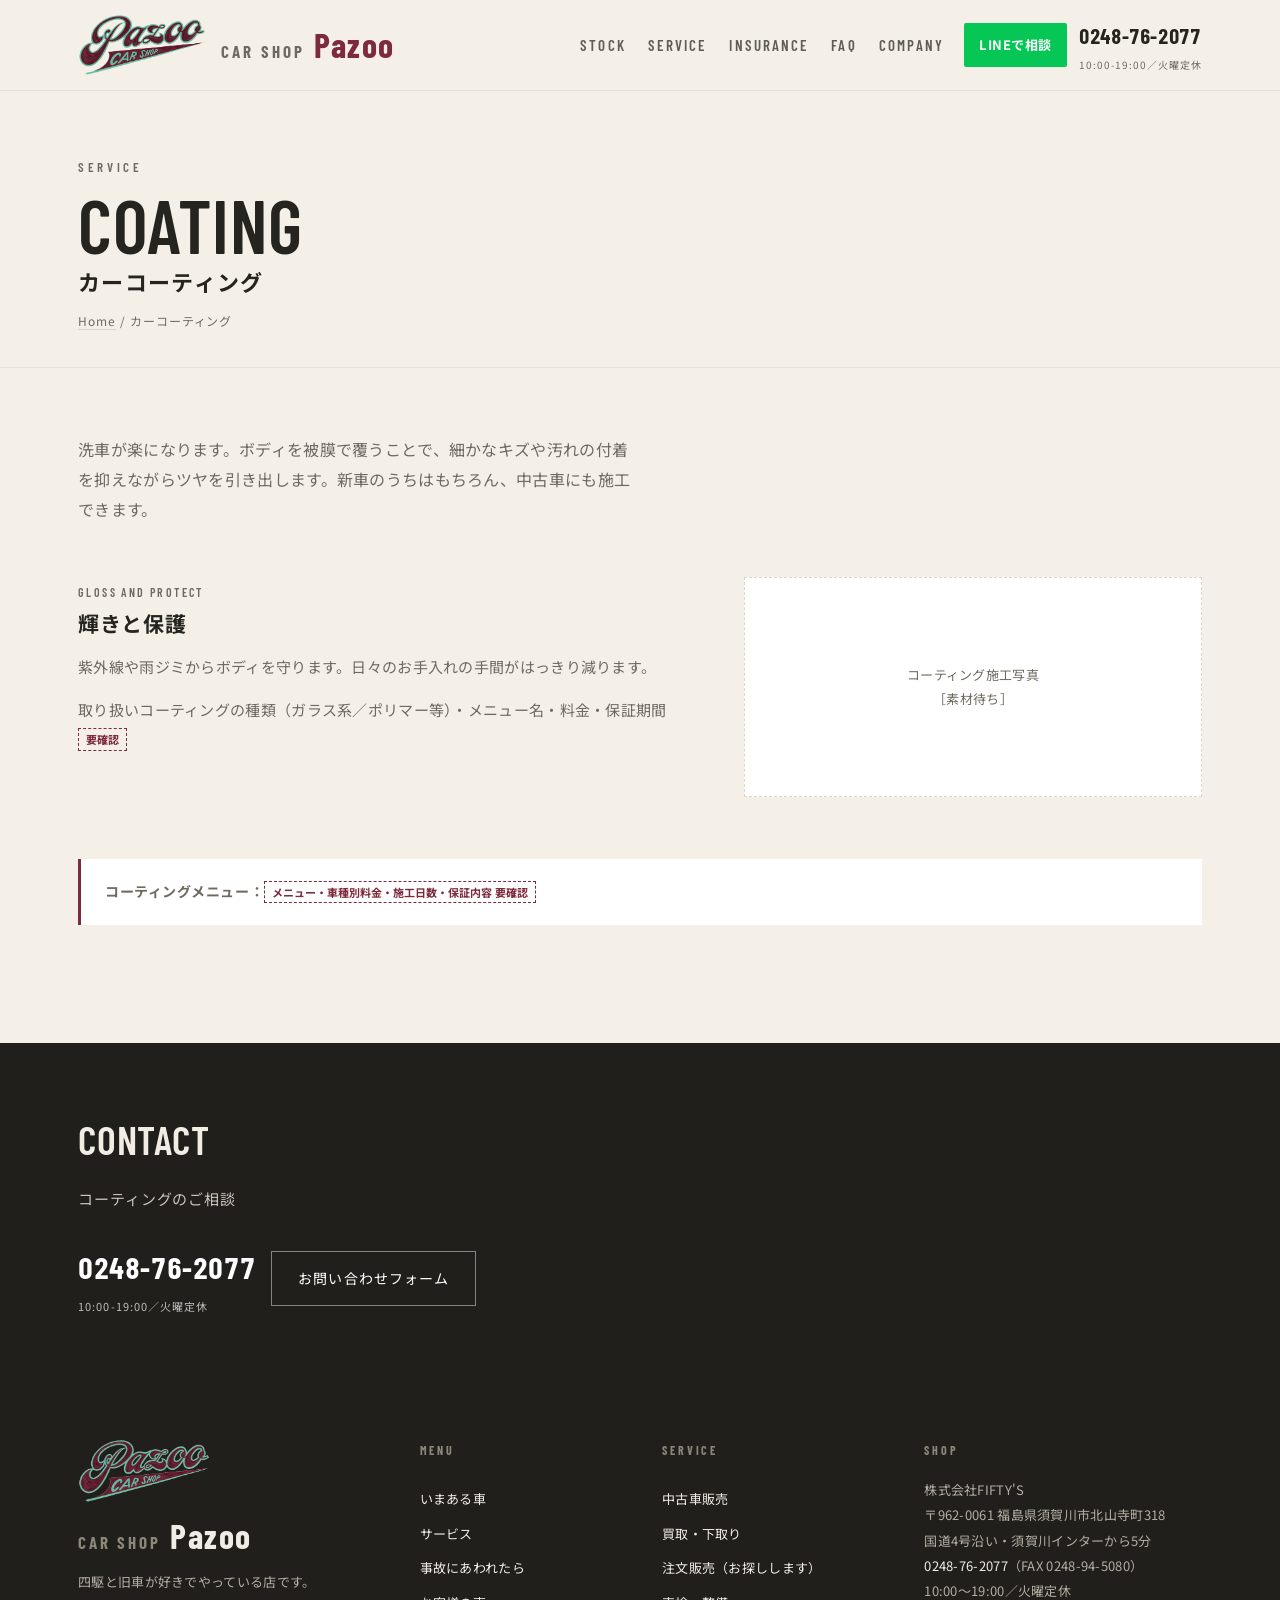
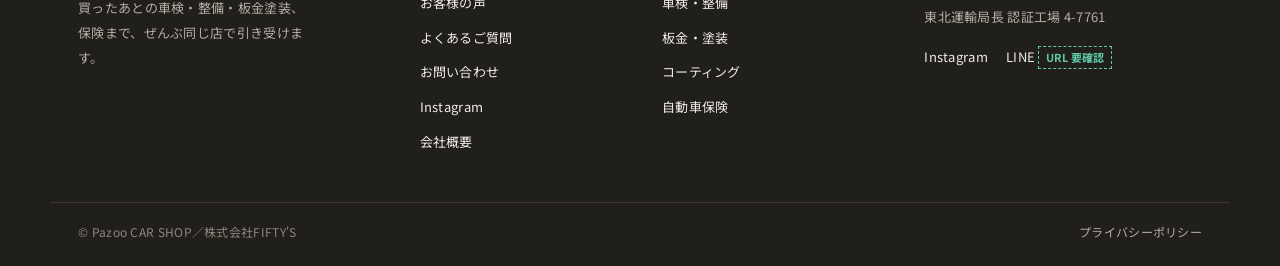
==== commit c064c4cf: "板金ページにイメージ写真を差し込み、コーティングの「ご利用の流れ」を削除 社長指示 2026-09-10。  - 板金・塗装の写真枠2つにフリー画像（Pexels・商用可・表記不要）を配置。   1つ" ====
--- a/coating.html
+++ b/coating.html
@@ -102,8 +102,7 @@
   <div class="row-txt"><h3><small>Gloss and Protect</small>輝きと保護</h3><p>紫外線や雨ジミからボディを守ります。日々のお手入れの手間がはっきり減ります。</p><p>取り扱いコーティングの種類（ガラス系／ポリマー等）・メニュー名・料金・保証期間 <span class="todo">要確認</span></p></div>
   <div class="row-img"><div class="ph">コーティング施工写真<br>［素材待ち］</div></div>
 </div>
-    <h3 style="margin:52px 0 22px;font-size:19px;letter-spacing:.04em">ご利用の流れ</h3>
-    <ol class="flow"><li><h4>お問い合わせ</h4><p>お電話またはフォームからご連絡ください。お車の状態とご希望をうかがいます。</p></li><li><h4>ご提案・お見積り</h4><p>お車を見せていただき、合うメニューとお見積りをお出しします。</p></li><li><h4>ご予約・施工</h4><p>日程を調整して施工します。<span class="todo">施工日数・代車の有無 要確認</span></p></li><li><h4>お引き渡し</h4><p>仕上がりをご確認いただいてお引き渡し。お手入れの仕方もご案内します。</p></li></ol>
+
     <div class="note"><span class="label">コーティングメニュー：</span><span class="todo">メニュー・車種別料金・施工日数・保証内容 要確認</span></div>
   </div>
 </section>
--- a/assets/css/pazoo-2609.css
+++ b/assets/css/pazoo-2609.css
@@ -586,6 +586,14 @@
   border:1px dashed var(--line);color:var(--ink-sub);font-size:13px;line-height:1.8;
 }
 
+/* 実写が届くまでのイメージ写真（★2026-09-10 社長指示でフリー画像を差し込み）
+   出典＝Pexels（商用利用可・クレジット表記不要）。実際の施工写真が届いたら差し替える。
+   ★他社の仕事を自社の実績に見せないため、必ず「イメージ写真」と明示する。 */
+.figimg{margin:0 0 12px}
+.figimg img{width:100%;aspect-ratio:4/3;object-fit:cover;display:block}
+.figimg figcaption{margin-top:7px;font-size:12px;letter-spacing:.06em;color:var(--ink-sub);text-align:right}
+.ph-s{min-height:0;padding:12px 16px;font-size:12px;margin:0}
+
 .note{border-left:3px solid var(--wine);background:var(--paper);padding:20px 24px;margin:0 0 34px;font-size:14px}
 .note .label{font-weight:700;letter-spacing:.04em}
 
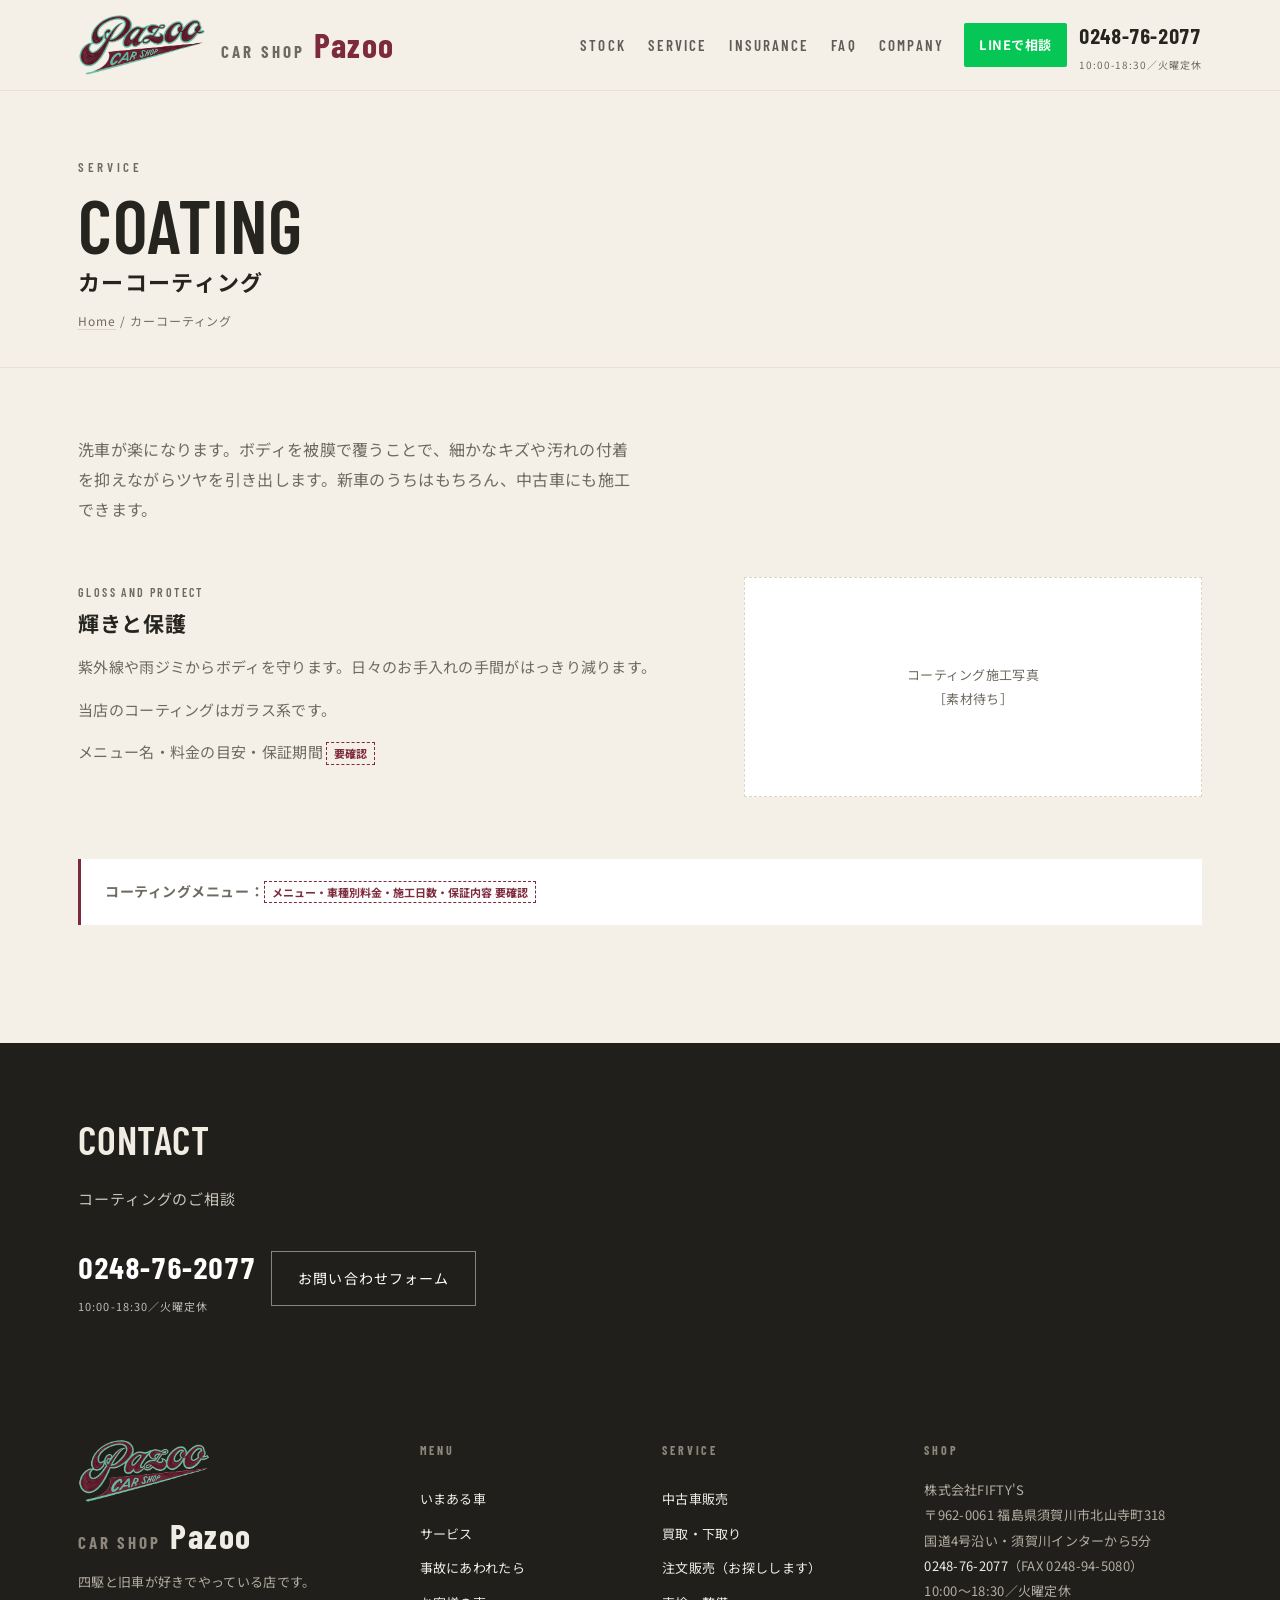
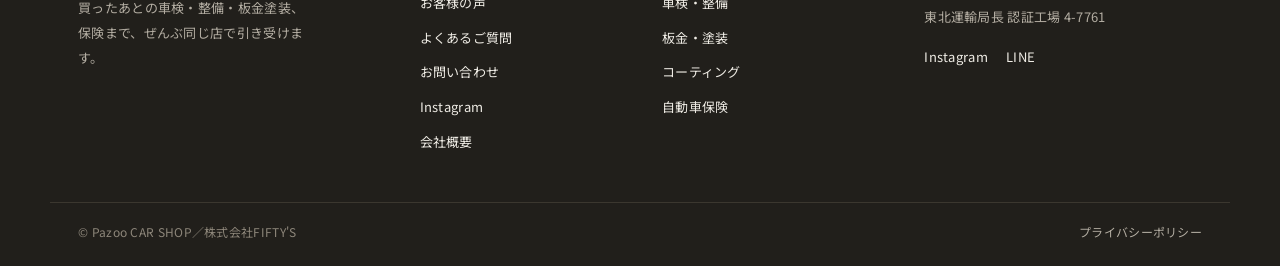
==== commit c4f7e64e: "打ち合わせのヒアリング回答を反映（LINE・営業時間18:30・ローン3社・創業2006ほか） - 全9ページのLINEボタンに公式アカウントの実URL（lin.ee/tHzevLr） - 営業時間を" ====
--- a/coating.html
+++ b/coating.html
@@ -69,8 +69,8 @@
       <a href="companyoutline.html">Company</a>
     </nav>
     <div class="cta">
-      <a class="line" href="#">LINEで相談</a>
-      <a class="tel" href="tel:0248762077">0248-76-2077<small>10:00-19:00／火曜定休</small></a>
+      <a class="line" href="https://lin.ee/tHzevLr" target="_blank" rel="noopener">LINEで相談</a>
+      <a class="tel" href="tel:0248762077">0248-76-2077<small>10:00-18:30／火曜定休</small></a>
       <button type="button" class="menu" id="menuBtn" aria-controls="drawer" aria-expanded="false" aria-label="メニューを開く"><span></span><span></span><span></span></button>
     </div>
   </div>
@@ -84,7 +84,7 @@
   <a href="index.html#contact">Contact<small>お問い合わせ</small></a>
   <a href="index.html#insta">Instagram<small>@carshoppazoo</small></a>
   <a href="index.html#company">Company<small>会社概要</small></a>
-  <div class="drawer-cta"><a class="line" href="#">LINEで相談</a><a class="tel" href="tel:0248762077">0248-76-2077</a></div>
+  <div class="drawer-cta"><a class="line" href="https://lin.ee/tHzevLr" target="_blank" rel="noopener">LINEで相談</a><a class="tel" href="tel:0248762077">0248-76-2077</a></div>
 </nav>
 
 <section class="page-head">
@@ -99,7 +99,7 @@
   <div class="wrap">
     <p class="lead">洗車が楽になります。ボディを被膜で覆うことで、細かなキズや汚れの付着を抑えながらツヤを引き出します。新車のうちはもちろん、中古車にも施工できます。</p>
     <div class="row">
-  <div class="row-txt"><h3><small>Gloss and Protect</small>輝きと保護</h3><p>紫外線や雨ジミからボディを守ります。日々のお手入れの手間がはっきり減ります。</p><p>取り扱いコーティングの種類（ガラス系／ポリマー等）・メニュー名・料金・保証期間 <span class="todo">要確認</span></p></div>
+  <div class="row-txt"><h3><small>Gloss and Protect</small>輝きと保護</h3><p>紫外線や雨ジミからボディを守ります。日々のお手入れの手間がはっきり減ります。</p><p>当店のコーティングはガラス系です。</p><p>メニュー名・料金の目安・保証期間 <span class="todo">要確認</span></p></div>
   <div class="row-img"><div class="ph">コーティング施工写真<br>［素材待ち］</div></div>
 </div>
 
@@ -110,7 +110,7 @@
   <div class="wrap">
     <h2>Contact<span class="ja">コーティングのご相談</span></h2>
     <div class="acts">
-      <a class="b-tel" href="tel:0248762077">0248-76-2077<small>10:00-19:00／火曜定休</small></a>
+      <a class="b-tel" href="tel:0248762077">0248-76-2077<small>10:00-18:30／火曜定休</small></a>
       <a class="b-form" href="contact.html">お問い合わせフォーム</a>
     </div>
   </div>
@@ -152,12 +152,12 @@
         〒962-0061 福島県須賀川市北山寺町318<br>
         国道4号沿い・須賀川インターから5分<br>
         <a href="tel:0248762077">0248-76-2077</a>（FAX 0248-94-5080）<br>
-        10:00〜19:00／火曜定休<br>
+        10:00〜18:30／火曜定休<br>
         東北運輸局長 認証工場 4-7761
       </p>
       <p class="f-sns">
         <a href="https://www.instagram.com/carshoppazoo" target="_blank" rel="noopener">Instagram</a>
-        <a href="#">LINE <span class="todo">URL 要確認</span></a>
+        <a href="https://lin.ee/tHzevLr" target="_blank" rel="noopener">LINE</a>
       </p>
     </div>
   </div>
@@ -170,7 +170,7 @@
 
 <div class="fixbar">
   <a class="fx-tel" href="tel:0248762077"><small>お電話</small>0248-76-2077</a>
-  <a class="fx-line" href="#">LINEで相談</a>
+  <a class="fx-line" href="https://lin.ee/tHzevLr" target="_blank" rel="noopener">LINEで相談</a>
 </div>
 
 
--- a/assets/css/pazoo-2609.css
+++ b/assets/css/pazoo-2609.css
@@ -590,7 +590,7 @@
    出典＝Pexels（商用利用可・クレジット表記不要）。実際の施工写真が届いたら差し替える。
    ★他社の仕事を自社の実績に見せないため、必ず「イメージ写真」と明示する。 */
 .figimg{margin:0 0 12px}
-.figimg img{width:100%;aspect-ratio:4/3;object-fit:cover;display:block}
+.figimg img{width:100%;height:auto;aspect-ratio:16/9;object-fit:cover;display:block}
 .figimg figcaption{margin-top:7px;font-size:12px;letter-spacing:.06em;color:var(--ink-sub);text-align:right}
 .ph-s{min-height:0;padding:12px 16px;font-size:12px;margin:0}
 
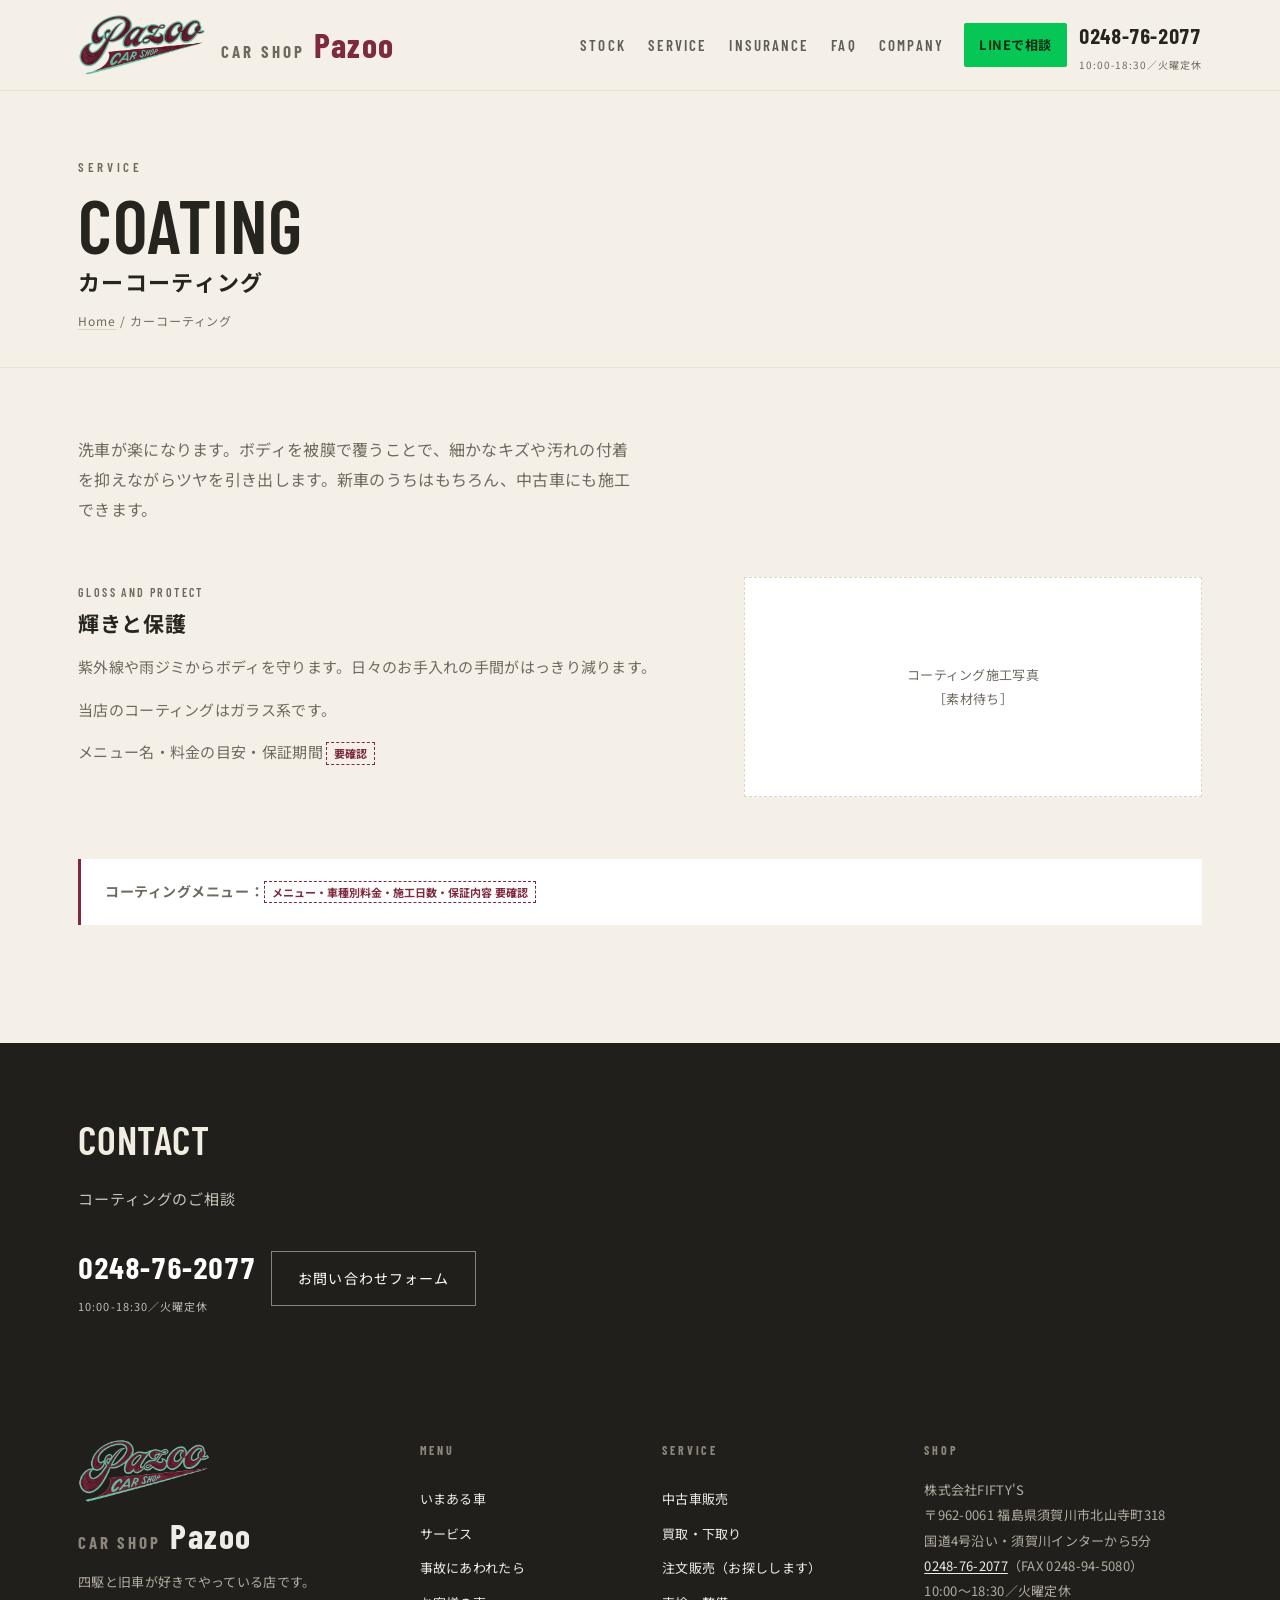
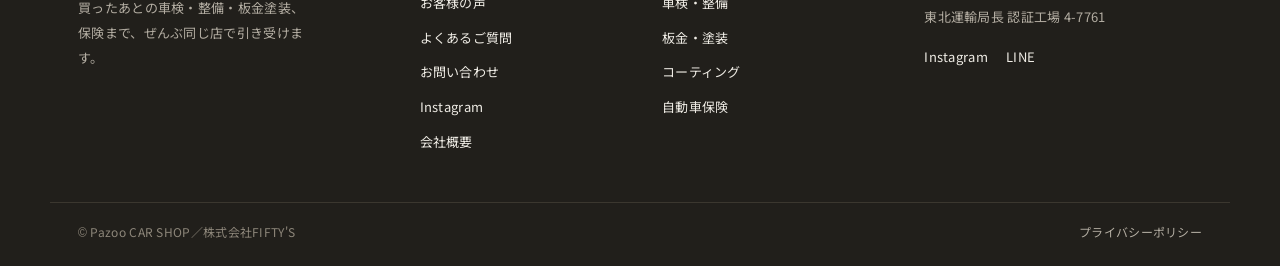
==== commit 707f0470: "表示速度とアクセシビリティの改修（Lighthouse 実測） - Webフォントを自前ホストの14ファイルに集約（Google Fonts の CSS が   レンダリングを 7,931ms 止めて" ====
--- a/coating.html
+++ b/coating.html
@@ -6,9 +6,7 @@
 <meta name="robots" content="noindex,nofollow"><!-- STAGING-NOINDEX 2026-09-09 入れ替え公開時に削除 -->
 <title>カーコーティング | CarShop Pazoo（福島県須賀川市）</title>
 <meta name="description" content="CarShop Pazoo のカーコーティング。福島県須賀川市でボディを美しく保ち、汚れ・紫外線から守るコーティングを施工。輝きと保護を長く維持します。">
-<link rel="preconnect" href="https://fonts.googleapis.com">
-<link rel="preconnect" href="https://fonts.gstatic.com" crossorigin>
-<link rel="stylesheet" href="https://fonts.googleapis.com/css2?family=Barlow+Condensed:wght@400;500;600;700&family=Noto+Sans+JP:wght@400;500;700;900&display=swap">
+  <link rel="stylesheet" href="assets/fonts/fonts.css">
 <link rel="stylesheet" href="assets/css/pazoo-2609.css">
 
 <!-- ▼ SEO強化(head内追加のみ) 2026-07-30 ルイージ -->
--- a/assets/fonts/fonts.css
+++ b/assets/fonts/fonts.css
@@ -0,0 +1,127 @@
+/* 1ファイルにまとめた自前フォント。onefile-font.py が生成する。手で直さない。 */
+@font-face {
+  font-family: 'Noto Sans JP';
+  font-style: normal;
+  font-weight: 400 900;
+  font-display: swap;
+  src: url(webfont-f27e999595.woff2) format('woff2');
+  unicode-range: U+20-7e, U+2014, U+2026, U+203b, U+2190, U+2192, U+2460, U+2462, U+2468, U+2500, U+2550, U+25a0, U+25bc, U+25cf, U+2605, U+3000-30ff, U+4e00-4e01, U+4e07-4e0b, U+4e0d-4e0e, U+4e21, U+4e26, U+4e2d, U+4e38, U+4e3b, U+4e57, U+4e86, U+4e88, U+4e8b-4e8c, U+4e92, U+4e95, U+4ea4, U+4eba, U+4eca, U+4ed5-4ed6, U+4ed8, U+4ee3-4ee5, U+4eee, U+4ef6, U+4efb, U+4f11, U+4f1a, U+4f1d, U+4f38, U+4f3a, U+4f4d, U+4f4f, U+4f53, U+4f55, U+4f59, U+4f5c, U+4f7f, U+4f8b, U+4f9b, U+4f9d, U+4fa1, U+4fbf, U+4fc2, U+4fdd, U+4fe1, U+4fee, U+500b, U+5012, U+501f, U+505c, U+5065, U+5074, U+507d, U+5099, U+50ac, U+50b7, U+50cf, U+5143, U+5148-5149, U+5150, U+5165, U+5168, U+516c, U+5171, U+5177-5178, U+5185-5186, U+518d, U+5192, U+5199, U+51fa, U+5206-5207, U+5217, U+521d, U+5224-5225, U+5229, U+5236, U+524a, U+524d, U+5275, U+529b, U+52a0, U+52a9-52aa, U+52b9, U+52d5, U+52d8-52d9, U+52df, U+52e2, U+52e7, U+5316-5317, U+533a, U+534a, U+5354, U+5358, U+5370, U+539f, U+53b3, U+53ca-53cb, U+53cd-53ce, U+53d6-53d7, U+53e3-53e4, U+53ef-53f0, U+53f3, U+53f7, U+5404, U+5408, U+540c-540d, U+5411, U+5426, U+542b, U+5438-5439, U+5468, U+547d, U+548c, U+54c1, U+54e1, U+5546, U+554f, U+55b6, U+56db, U+56de, U+56e3, U+56f0, U+56f2-56f3, U+56fa, U+56fd, U+5728, U+5730, U+5747, U+578b, U+57cb, U+57df, U+57fa, U+5831, U+5834, U+5857, U+5897, U+58eb, U+58f0, U+58f2, U+5909, U+5916, U+591a, U+5927, U+592a-592b, U+592e, U+5931, U+597d, U+59cb, U+59d4, U+59ff, U+5b50, U+5b57-5b58, U+5b88-5b89, U+5b99-5b9a, U+5b9c, U+5b9f, U+5ba2, U+5bb9, U+5bc4, U+5bcc, U+5bdf, U+5be7, U+5be9, U+5bfa, U+5bfe, U+5c0b, U+5c0e-5c0f, U+5c11, U+5c3e, U+5c40, U+5c4a-5c4b, U+5c55, U+5c64-5c65, U+5c71, U+5cf6, U+5d29, U+5ddd, U+5de1, U+5de5-5de6, U+5dee, U+5dfb, U+5e02-5e03, U+5e0c, U+5e2f, U+5e33, U+5e38, U+5e45, U+5e73-5e74, U+5e83, U+5e97, U+5ea6-5ea7, U+5eab, U+5f0a, U+5f0f, U+5f15, U+5f35, U+5f37, U+5f3e, U+5f53, U+5f62, U+5f69, U+5f71, U+5f79, U+5f84-5f85, U+5f8b-5f8c, U+5f93, U+5f97, U+5fa9, U+5fb4, U+5fc3, U+5fc5, U+5fdc, U+601d, U+6025, U+6027, U+60c5, U+610f, U+611b, U+611f, U+614b, U+6210, U+623b, U+6240, U+624b, U+6253, U+6255, U+6271, U+627f, U+6291, U+6295, U+6298, U+629c, U+629e, U+62bc, U+62c5, U+62d2, U+62e0-62e1, U+6301, U+6307, U+6357, U+6368, U+639b, U+63a2, U+63a5, U+63a8, U+63aa, U+63b2, U+63b4, U+63c3, U+63cf-63d0, U+63db, U+63fa, U+640d, U+643a, U+6458, U+646f, U+652f, U+6539, U+653e, U+6545, U+6557, U+6559, U+6570, U+6574, U+6577, U+6587, U+6599, U+65ad, U+65b0, U+65b9, U+65bd, U+65e2, U+65e5, U+65e7, U+65e9, U+660e, U+6620, U+6642, U+666e-666f, U+6697, U+66dc, U+66f4, U+66f8, U+66ff-6700, U+6708-6709, U+671b, U+671d, U+671f, U+672a-672c, U+6750, U+6765, U+6771, U+677f, U+6790, U+679a, U+679c, U+67a0, U+67fb, U+682a, U+683c, U+6848, U+690d, U+691c, U+696d, U+697d, U+6982, U+69cb, U+69d8, U+6a02, U+6a19, U+6a29-6a2a, U+6a5f, U+6b04, U+6b21, U+6b32, U+6b62-6b63, U+6b74, U+6b7b, U+6b8b, U+6bb5, U+6bc0, U+6bce, U+6bd4, U+6c0f, U+6c17, U+6c34, U+6c42, U+6c4e, U+6c5a, U+6c7a, U+6c88, U+6ca2, U+6cb3;
+}
+
+@font-face {
+  font-family: 'Noto Sans JP';
+  font-style: normal;
+  font-weight: 400 900;
+  font-display: swap;
+  src: url(webfont-1b89e43484.woff2) format('woff2');
+  unicode-range: U+6cbf, U+6cd5, U+6ce8, U+6d17, U+6d3b, U+6d41, U+6d6e, U+6d77, U+6d88, U+6de1, U+6df1, U+6dfb, U+6e08, U+6e1b, U+6e21, U+6e2c, U+6e38, U+6e80, U+6e96, U+6ea2, U+6ec5, U+6ed1, U+6f0f, U+6f14, U+6f64, U+6f70, U+6fc3, U+706b, U+7070, U+70b9, U+7121, U+7248, U+7269, U+7279, U+72b6, U+72ec-72ed, U+73fe, U+7406, U+751f, U+7523, U+7528, U+7531, U+753a-753b, U+754c, U+756a, U+767a-767b, U+767d, U+7684, U+76e3, U+76ee, U+76f4, U+76f8, U+770b-770c, U+771f, U+7740, U+7763, U+77e2, U+77e5, U+77f3, U+7834, U+78ba, U+793a, U+793e, U+798f, U+79d2, U+79fb, U+7a0b, U+7a2e, U+7a3f, U+7a4d, U+7a7a, U+7a81, U+7a93, U+7acb, U+7ae0, U+7ae5, U+7aef, U+7b11, U+7b2c, U+7b49, U+7b54, U+7b56, U+7b87, U+7b97, U+7ba1, U+7bb1, U+7bc4, U+7bc9, U+7c4d, U+7c92, U+7cfb, U+7d04, U+7d0d, U+7d14, U+7d19-7d1a, U+7d20, U+7d22, U+7d2b, U+7d30, U+7d42, U+7d44, U+7d4c, U+7d50, U+7d61, U+7d66, U+7d71, U+7d99-7d9a, U+7dad, U+7dba-7dbb, U+7dcf, U+7dd1-7dd2, U+7dda, U+7de0, U+7e01, U+7e26, U+7e2e, U+7e3e, U+7f60, U+7f6b, U+7f6e, U+7f8e, U+7fa9, U+7fcc, U+8003, U+8005, U+8017, U+805e, U+80b2, U+80cc, U+80fd, U+819c, U+81ea, U+81ed, U+81f4, U+8217, U+822c, U+826f, U+8272, U+82e6, U+82f1, U+843d, U+8449, U+8584, U+86cd, U+8846, U+884c, U+885b, U+8868, U+88ab, U+88c5, U+88cf, U+88dc, U+8972, U+8981, U+8986, U+898b, U+898f, U+8996, U+89a7, U+89aa, U+89b3, U+89d2, U+89e3, U+89e6, U+8a00, U+8a02, U+8a08, U+8a17-8a18, U+8a2a, U+8a2d, U+8a31, U+8a3a, U+8a3c, U+8a55, U+8a66, U+8a70-8a73, U+8a8d, U+8aa4, U+8aac-8aad, U+8abf, U+8ac7, U+8acb, U+8af8, U+8afe, U+8b58, U+8b66, U+8b77, U+8c37, U+8c4a, U+8ca0-8ca1, U+8ca9, U+8cac, U+8cb7, U+8cbc, U+8cc0, U+8cea, U+8cfc, U+8d64, U+8d70, U+8d77, U+8db3, U+8ddd, U+8def, U+8e0f, U+8eab, U+8eca, U+8ee2, U+8ef8, U+8efd, U+8f09, U+8f1d, U+8f2a, U+8f38, U+8fba, U+8fbc, U+8fc5, U+8fd4, U+8ff7, U+8ffd, U+9001, U+9003, U+9006, U+900f, U+9014, U+901a, U+901f-9020, U+9023, U+9032, U+9042, U+9045, U+904b, U+904e, U+9053-9055, U+9069, U+9075, U+9078, U+90ce, U+90e1, U+90e8, U+914d, U+91c8, U+91cd-91cf, U+91d1, U+91dd, U+9211, U+93e1, U+9577, U+9589, U+958b, U+9593, U+95a2, U+95b2, U+9632, U+9650, U+9664, U+967a, U+968f, U+969b-969c, U+96a0, U+96c6, U+96e2-96e3, U+96e8, U+96fb, U+9752, U+9759, U+975e, U+9762, U+97f3, U+9802, U+9805-9806, U+9808, U+9810, U+982d, U+983c, U+984d, U+9858, U+985e, U+9867, U+98a8, U+98db, U+98fe, U+99c6, U+9aa8, U+9ad8, U+9b54, U+9e97, U+9ed2, U+ff01-ff5f, U+1f534;
+}
+
+/* vietnamese */
+@font-face {
+  font-family: 'Barlow Condensed';
+  font-style: normal;
+  font-weight: 400;
+  font-display: swap;
+  src: url(webfont-35a346397e.woff2) format('woff2');
+  unicode-range: U+0102-0103, U+0110-0111, U+0128-0129, U+0168-0169, U+01A0-01A1, U+01AF-01B0, U+0300-0301, U+0303-0304, U+0308-0309, U+0323, U+0329, U+1EA0-1EF9, U+20AB;
+}
+/* latin-ext */
+@font-face {
+  font-family: 'Barlow Condensed';
+  font-style: normal;
+  font-weight: 400;
+  font-display: swap;
+  src: url(webfont-d0b8fa705e.woff2) format('woff2');
+  unicode-range: U+0100-02BA, U+02BD-02C5, U+02C7-02CC, U+02CE-02D7, U+02DD-02FF, U+0304, U+0308, U+0329, U+1D00-1DBF, U+1E00-1E9F, U+1EF2-1EFF, U+2020, U+20A0-20AB, U+20AD-20C0, U+2113, U+2C60-2C7F, U+A720-A7FF;
+}
+/* latin */
+@font-face {
+  font-family: 'Barlow Condensed';
+  font-style: normal;
+  font-weight: 400;
+  font-display: swap;
+  src: url(webfont-4339288352.woff2) format('woff2');
+  unicode-range: U+0000-00FF, U+0131, U+0152-0153, U+02BB-02BC, U+02C6, U+02DA, U+02DC, U+0304, U+0308, U+0329, U+2000-206F, U+20AC, U+2122, U+2191, U+2193, U+2212, U+2215, U+FEFF, U+FFFD;
+}
+/* vietnamese */
+@font-face {
+  font-family: 'Barlow Condensed';
+  font-style: normal;
+  font-weight: 500;
+  font-display: swap;
+  src: url(webfont-3688b8cdd1.woff2) format('woff2');
+  unicode-range: U+0102-0103, U+0110-0111, U+0128-0129, U+0168-0169, U+01A0-01A1, U+01AF-01B0, U+0300-0301, U+0303-0304, U+0308-0309, U+0323, U+0329, U+1EA0-1EF9, U+20AB;
+}
+/* latin-ext */
+@font-face {
+  font-family: 'Barlow Condensed';
+  font-style: normal;
+  font-weight: 500;
+  font-display: swap;
+  src: url(webfont-47704459e4.woff2) format('woff2');
+  unicode-range: U+0100-02BA, U+02BD-02C5, U+02C7-02CC, U+02CE-02D7, U+02DD-02FF, U+0304, U+0308, U+0329, U+1D00-1DBF, U+1E00-1E9F, U+1EF2-1EFF, U+2020, U+20A0-20AB, U+20AD-20C0, U+2113, U+2C60-2C7F, U+A720-A7FF;
+}
+/* latin */
+@font-face {
+  font-family: 'Barlow Condensed';
+  font-style: normal;
+  font-weight: 500;
+  font-display: swap;
+  src: url(webfont-79f19b4dfb.woff2) format('woff2');
+  unicode-range: U+0000-00FF, U+0131, U+0152-0153, U+02BB-02BC, U+02C6, U+02DA, U+02DC, U+0304, U+0308, U+0329, U+2000-206F, U+20AC, U+2122, U+2191, U+2193, U+2212, U+2215, U+FEFF, U+FFFD;
+}
+/* vietnamese */
+@font-face {
+  font-family: 'Barlow Condensed';
+  font-style: normal;
+  font-weight: 600;
+  font-display: swap;
+  src: url(webfont-d3b0bc19ce.woff2) format('woff2');
+  unicode-range: U+0102-0103, U+0110-0111, U+0128-0129, U+0168-0169, U+01A0-01A1, U+01AF-01B0, U+0300-0301, U+0303-0304, U+0308-0309, U+0323, U+0329, U+1EA0-1EF9, U+20AB;
+}
+/* latin-ext */
+@font-face {
+  font-family: 'Barlow Condensed';
+  font-style: normal;
+  font-weight: 600;
+  font-display: swap;
+  src: url(webfont-93cdc0746f.woff2) format('woff2');
+  unicode-range: U+0100-02BA, U+02BD-02C5, U+02C7-02CC, U+02CE-02D7, U+02DD-02FF, U+0304, U+0308, U+0329, U+1D00-1DBF, U+1E00-1E9F, U+1EF2-1EFF, U+2020, U+20A0-20AB, U+20AD-20C0, U+2113, U+2C60-2C7F, U+A720-A7FF;
+}
+/* latin */
+@font-face {
+  font-family: 'Barlow Condensed';
+  font-style: normal;
+  font-weight: 600;
+  font-display: swap;
+  src: url(webfont-b576192ef3.woff2) format('woff2');
+  unicode-range: U+0000-00FF, U+0131, U+0152-0153, U+02BB-02BC, U+02C6, U+02DA, U+02DC, U+0304, U+0308, U+0329, U+2000-206F, U+20AC, U+2122, U+2191, U+2193, U+2212, U+2215, U+FEFF, U+FFFD;
+}
+/* vietnamese */
+@font-face {
+  font-family: 'Barlow Condensed';
+  font-style: normal;
+  font-weight: 700;
+  font-display: swap;
+  src: url(webfont-3fdb221914.woff2) format('woff2');
+  unicode-range: U+0102-0103, U+0110-0111, U+0128-0129, U+0168-0169, U+01A0-01A1, U+01AF-01B0, U+0300-0301, U+0303-0304, U+0308-0309, U+0323, U+0329, U+1EA0-1EF9, U+20AB;
+}
+/* latin-ext */
+@font-face {
+  font-family: 'Barlow Condensed';
+  font-style: normal;
+  font-weight: 700;
+  font-display: swap;
+  src: url(webfont-aaa351bc64.woff2) format('woff2');
+  unicode-range: U+0100-02BA, U+02BD-02C5, U+02C7-02CC, U+02CE-02D7, U+02DD-02FF, U+0304, U+0308, U+0329, U+1D00-1DBF, U+1E00-1E9F, U+1EF2-1EFF, U+2020, U+20A0-20AB, U+20AD-20C0, U+2113, U+2C60-2C7F, U+A720-A7FF;
+}
+/* latin */
+@font-face {
+  font-family: 'Barlow Condensed';
+  font-style: normal;
+  font-weight: 700;
+  font-display: swap;
+  src: url(webfont-f60870fcb2.woff2) format('woff2');
+  unicode-range: U+0000-00FF, U+0131, U+0152-0153, U+02BB-02BC, U+02C6, U+02DA, U+02DC, U+0304, U+0308, U+0329, U+2000-206F, U+20AC, U+2122, U+2191, U+2193, U+2212, U+2215, U+FEFF, U+FFFD;
+}
--- a/assets/css/pazoo-2609.css
+++ b/assets/css/pazoo-2609.css
@@ -50,7 +50,7 @@
 .hd nav a{text-decoration:none;color:var(--ink);opacity:.72;transition:opacity .2s}
 .hd nav a:hover{opacity:1}
 .hd .cta{display:flex;align-items:center;gap:12px;position:relative;z-index:45}
-.hd .line{background:#06C755;color:#fff;text-decoration:none;font-weight:700;font-size:13px;padding:10px 15px;border-radius:2px;white-space:nowrap;letter-spacing:.04em}
+.hd .line{background:#06C755;color:#0B2B14;text-decoration:none;font-weight:700;font-size:13px;padding:10px 15px;border-radius:2px;white-space:nowrap;letter-spacing:.04em}
 .hd .tel{font-family:var(--en);font-weight:700;font-size:21px;letter-spacing:.03em;text-decoration:none;color:var(--ink);white-space:nowrap;font-variant-numeric:tabular-nums}
 .hd .tel small{display:block;font-family:var(--ja);font-size:10px;letter-spacing:.1em;color:var(--ink-sub);font-weight:400}
 @media(max-width:1040px){.hd nav{display:none}}
@@ -70,7 +70,7 @@
 .drawer a small{font-family:var(--ja);font-size:13px;font-weight:700;letter-spacing:.1em;color:#8d867a;text-transform:none}
 .drawer .drawer-cta{display:flex;gap:14px;align-items:center;margin-top:26px;border:0}
 .drawer .drawer-cta a{border:0;padding:0}
-.drawer .drawer-cta .line{background:#06C755;color:#fff;font-family:var(--ja);font-size:15px;padding:14px 22px;border-radius:2px;letter-spacing:.04em;text-transform:none}
+.drawer .drawer-cta .line{background:#06C755;color:#0B2B14;font-family:var(--ja);font-size:15px;padding:14px 22px;border-radius:2px;letter-spacing:.04em;text-transform:none}
 .drawer .drawer-cta .tel{font-size:26px;color:#fff}
 .hd.nav-open{background:transparent;border-color:transparent;backdrop-filter:none}
 .hd.nav-open .menu span{background:#fff}
@@ -387,6 +387,9 @@
 .f-label{margin:0 0 15px;font-family:var(--en);font-size:12px;font-weight:700;letter-spacing:.24em;color:#8d867a;text-transform:uppercase}
 .f-nav{display:grid;align-content:start;gap:10px}
 .f-nav a,.f-sns a,.f-address a{color:#efece5;text-decoration:none}
+/* ★2026-09-17: 住所内の電話リンクだけ、周りの文章と色が同じで見分けがつかなかった
+   （Lighthouse link-in-text-block・比1.89。合格は3:1）。下線を出して区別する。 */
+.f-address a{text-decoration:underline;text-underline-offset:2px}
 .f-nav a:hover,.f-sns a:hover,.f-address a:hover{text-decoration:underline}
 .f-nav a:focus-visible,.f-sns a:focus-visible,.f-address a:focus-visible,.ft-bottom a:focus-visible{outline:2px solid var(--mint);outline-offset:3px}
 .f-address{margin:0 0 16px;color:#b3ada2;line-height:1.95}
@@ -405,7 +408,7 @@
     padding:10px 8px;text-decoration:none;font-family:var(--en);font-weight:700;font-size:21px;
     letter-spacing:.03em;color:var(--ink);font-variant-numeric:tabular-nums;line-height:1}
   .fixbar a small{font-family:var(--ja);font-size:10.5px;letter-spacing:.12em;color:var(--ink-sub);font-weight:400}
-  .fixbar .fx-line{background:#06C755;color:#fff;font-family:var(--ja);font-size:16px}
+  .fixbar .fx-line{background:#06C755;color:#0B2B14;font-family:var(--ja);font-size:16px}
   .fixbar a:focus-visible{outline:2px solid var(--wine);outline-offset:-3px}
   body{padding-bottom:66px}/* バーに隠れないよう下を空ける */
   body.no-scroll .fixbar{display:none}/* メニューを開いている間は出さない */
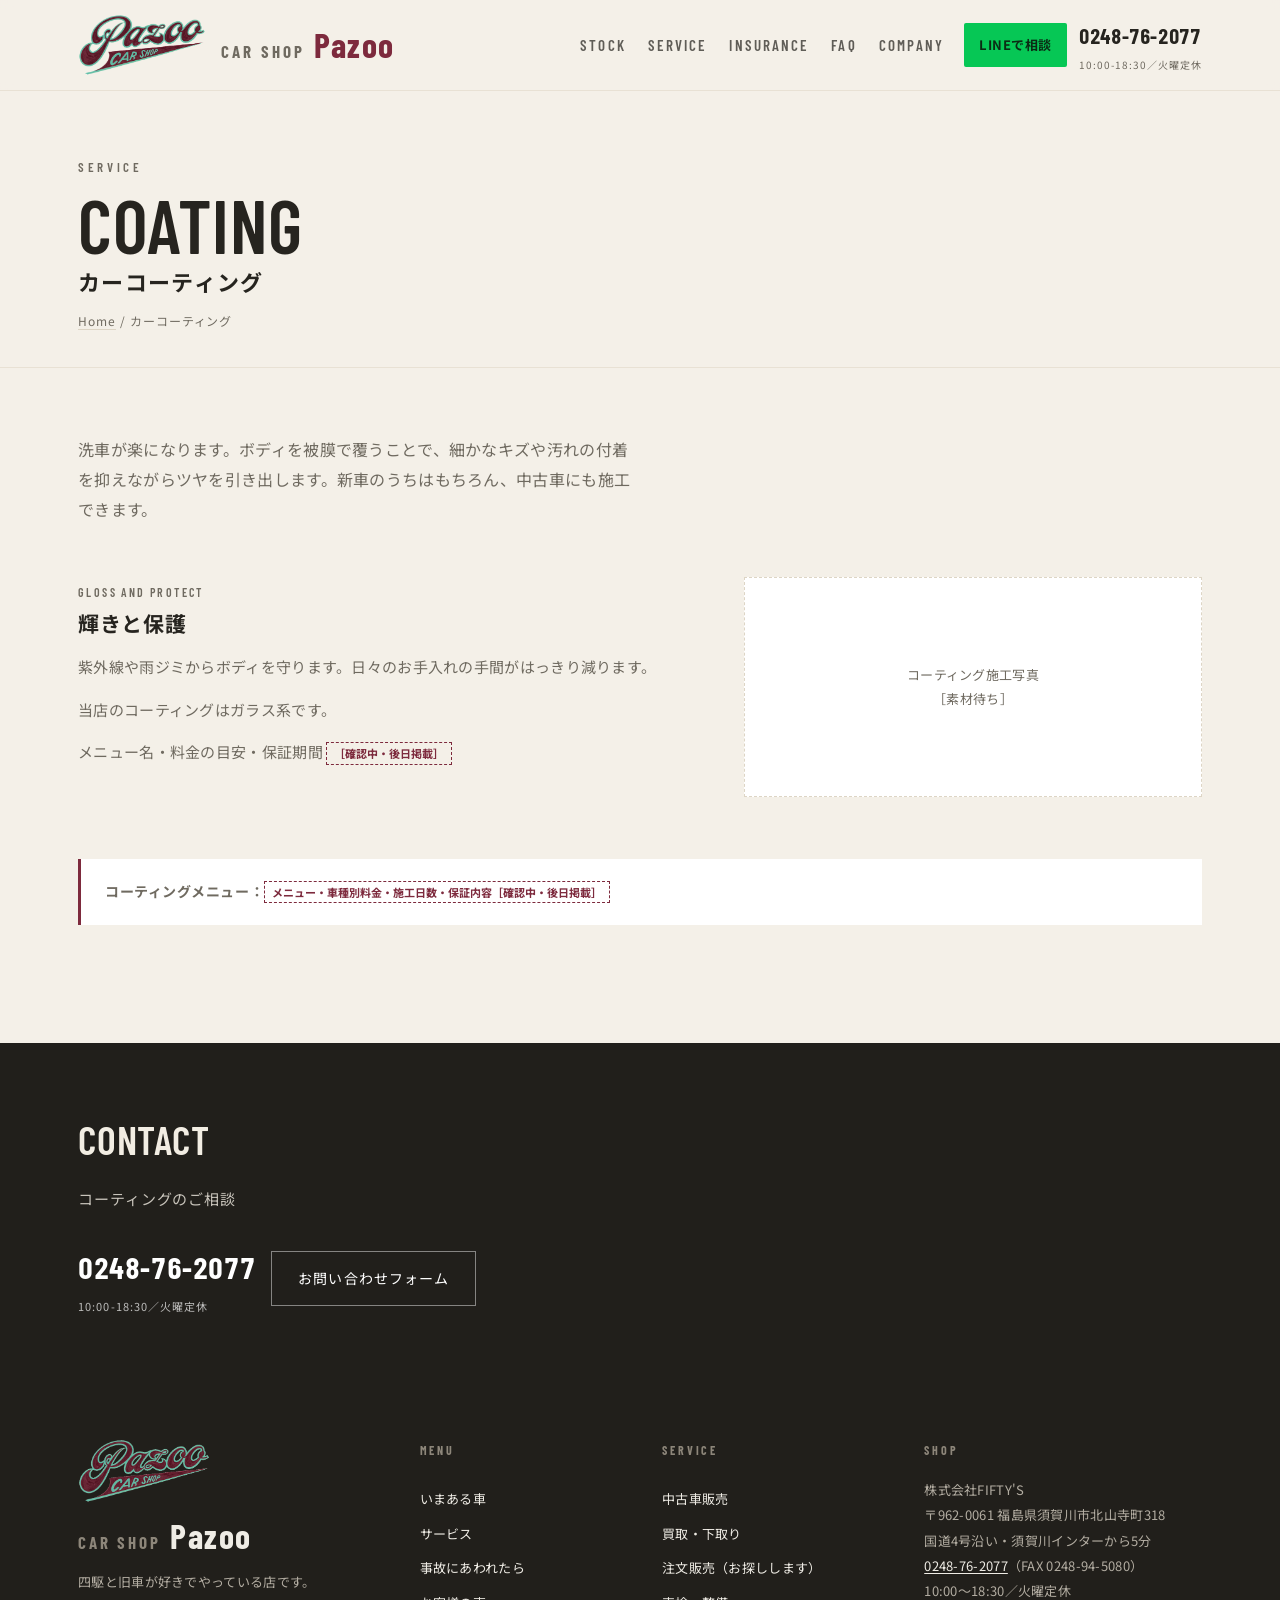
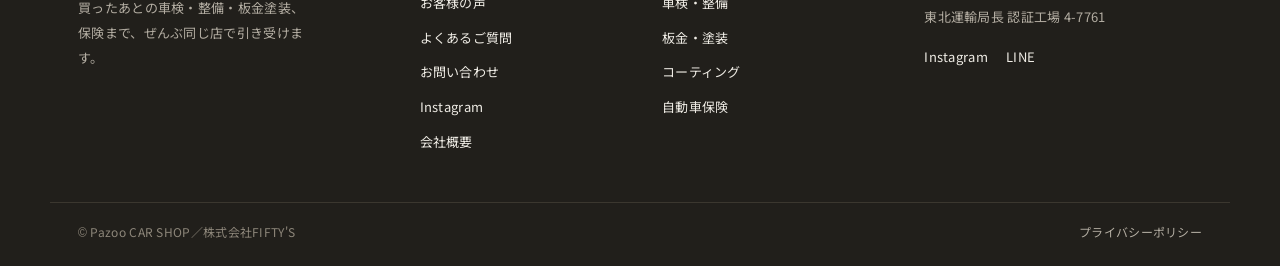
==== commit b77359fd: "社内向けの言葉づかいを、お客様に読める表現に直す 制作版をお客様がご覧になっているため、社内への指示語が そのまま見えている状態を解消した（15箇所）。  - 「◯◯ 要確認」→「◯◯［確認中・後日掲" ====
--- a/coating.html
+++ b/coating.html
@@ -97,11 +97,11 @@
   <div class="wrap">
     <p class="lead">洗車が楽になります。ボディを被膜で覆うことで、細かなキズや汚れの付着を抑えながらツヤを引き出します。新車のうちはもちろん、中古車にも施工できます。</p>
     <div class="row">
-  <div class="row-txt"><h3><small>Gloss and Protect</small>輝きと保護</h3><p>紫外線や雨ジミからボディを守ります。日々のお手入れの手間がはっきり減ります。</p><p>当店のコーティングはガラス系です。</p><p>メニュー名・料金の目安・保証期間 <span class="todo">要確認</span></p></div>
+  <div class="row-txt"><h3><small>Gloss and Protect</small>輝きと保護</h3><p>紫外線や雨ジミからボディを守ります。日々のお手入れの手間がはっきり減ります。</p><p>当店のコーティングはガラス系です。</p><p>メニュー名・料金の目安・保証期間 <span class="todo">［確認中・後日掲載］</span></p></div>
   <div class="row-img"><div class="ph">コーティング施工写真<br>［素材待ち］</div></div>
 </div>
 
-    <div class="note"><span class="label">コーティングメニュー：</span><span class="todo">メニュー・車種別料金・施工日数・保証内容 要確認</span></div>
+    <div class="note"><span class="label">コーティングメニュー：</span><span class="todo">メニュー・車種別料金・施工日数・保証内容［確認中・後日掲載］</span></div>
   </div>
 </section>
 <section class="cta-band">
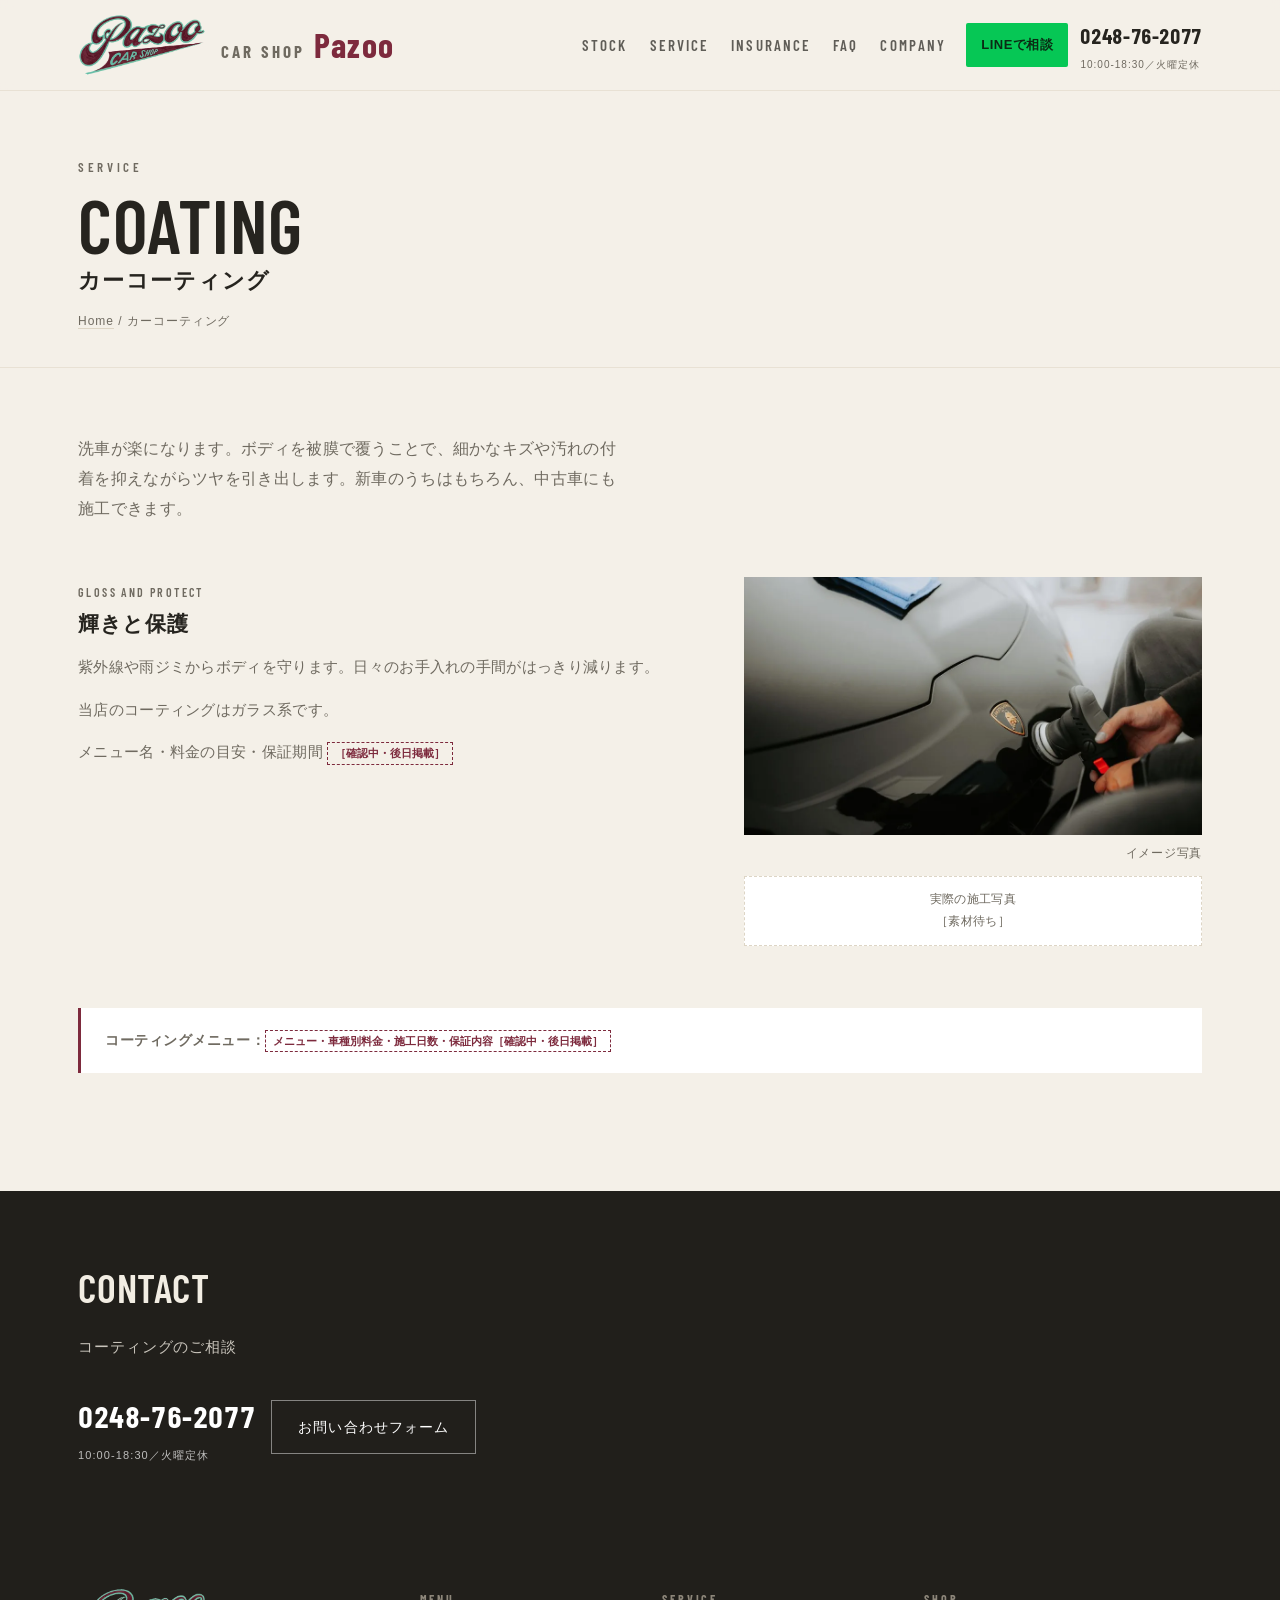
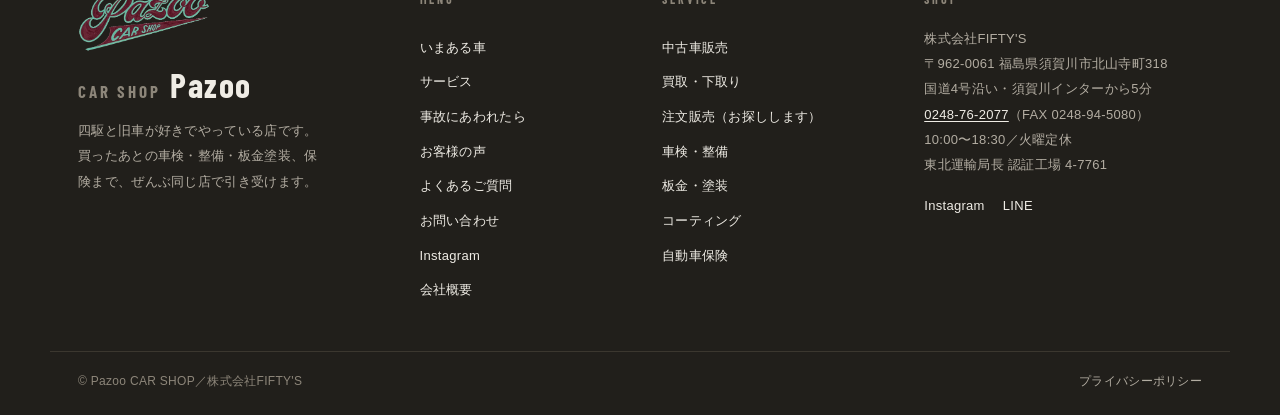
==== commit 0e2b615c: "写真枠6か所を埋めた（社長「画像ないとこ全てフリー画像入れといて」2026-09-18） - 実写2枚（店舗前・店内＝旧サイト由来の手持ち）：order.html - フリー画像4枚（Pexels・商" ====
--- a/coating.html
+++ b/coating.html
@@ -98,7 +98,7 @@
     <p class="lead">洗車が楽になります。ボディを被膜で覆うことで、細かなキズや汚れの付着を抑えながらツヤを引き出します。新車のうちはもちろん、中古車にも施工できます。</p>
     <div class="row">
   <div class="row-txt"><h3><small>Gloss and Protect</small>輝きと保護</h3><p>紫外線や雨ジミからボディを守ります。日々のお手入れの手間がはっきり減ります。</p><p>当店のコーティングはガラス系です。</p><p>メニュー名・料金の目安・保証期間 <span class="todo">［確認中・後日掲載］</span></p></div>
-  <div class="row-img"><div class="ph">コーティング施工写真<br>［素材待ち］</div></div>
+  <div class="row-img"><figure class="figimg"><img src="assets/img/service/coating-polish.webp" alt="ボディを磨く作業イメージ" loading="lazy" width="1000" height="563"><figcaption>イメージ写真</figcaption></figure><p class="ph ph-s">実際の施工写真<br>［素材待ち］</p></div>
 </div>
 
     <div class="note"><span class="label">コーティングメニュー：</span><span class="todo">メニュー・車種別料金・施工日数・保証内容［確認中・後日掲載］</span></div>
--- a/assets/fonts/fonts.css
+++ b/assets/fonts/fonts.css
@@ -1,23 +1,4 @@
 /* 1ファイルにまとめた自前フォント。onefile-font.py が生成する。手で直さない。 */
-@font-face {
-  font-family: 'Noto Sans JP';
-  font-style: normal;
-  font-weight: 400 900;
-  font-display: swap;
-  src: url(webfont-f27e999595.woff2) format('woff2');
-  unicode-range: U+20-7e, U+2014, U+2026, U+203b, U+2190, U+2192, U+2460, U+2462, U+2468, U+2500, U+2550, U+25a0, U+25bc, U+25cf, U+2605, U+3000-30ff, U+4e00-4e01, U+4e07-4e0b, U+4e0d-4e0e, U+4e21, U+4e26, U+4e2d, U+4e38, U+4e3b, U+4e57, U+4e86, U+4e88, U+4e8b-4e8c, U+4e92, U+4e95, U+4ea4, U+4eba, U+4eca, U+4ed5-4ed6, U+4ed8, U+4ee3-4ee5, U+4eee, U+4ef6, U+4efb, U+4f11, U+4f1a, U+4f1d, U+4f38, U+4f3a, U+4f4d, U+4f4f, U+4f53, U+4f55, U+4f59, U+4f5c, U+4f7f, U+4f8b, U+4f9b, U+4f9d, U+4fa1, U+4fbf, U+4fc2, U+4fdd, U+4fe1, U+4fee, U+500b, U+5012, U+501f, U+505c, U+5065, U+5074, U+507d, U+5099, U+50ac, U+50b7, U+50cf, U+5143, U+5148-5149, U+5150, U+5165, U+5168, U+516c, U+5171, U+5177-5178, U+5185-5186, U+518d, U+5192, U+5199, U+51fa, U+5206-5207, U+5217, U+521d, U+5224-5225, U+5229, U+5236, U+524a, U+524d, U+5275, U+529b, U+52a0, U+52a9-52aa, U+52b9, U+52d5, U+52d8-52d9, U+52df, U+52e2, U+52e7, U+5316-5317, U+533a, U+534a, U+5354, U+5358, U+5370, U+539f, U+53b3, U+53ca-53cb, U+53cd-53ce, U+53d6-53d7, U+53e3-53e4, U+53ef-53f0, U+53f3, U+53f7, U+5404, U+5408, U+540c-540d, U+5411, U+5426, U+542b, U+5438-5439, U+5468, U+547d, U+548c, U+54c1, U+54e1, U+5546, U+554f, U+55b6, U+56db, U+56de, U+56e3, U+56f0, U+56f2-56f3, U+56fa, U+56fd, U+5728, U+5730, U+5747, U+578b, U+57cb, U+57df, U+57fa, U+5831, U+5834, U+5857, U+5897, U+58eb, U+58f0, U+58f2, U+5909, U+5916, U+591a, U+5927, U+592a-592b, U+592e, U+5931, U+597d, U+59cb, U+59d4, U+59ff, U+5b50, U+5b57-5b58, U+5b88-5b89, U+5b99-5b9a, U+5b9c, U+5b9f, U+5ba2, U+5bb9, U+5bc4, U+5bcc, U+5bdf, U+5be7, U+5be9, U+5bfa, U+5bfe, U+5c0b, U+5c0e-5c0f, U+5c11, U+5c3e, U+5c40, U+5c4a-5c4b, U+5c55, U+5c64-5c65, U+5c71, U+5cf6, U+5d29, U+5ddd, U+5de1, U+5de5-5de6, U+5dee, U+5dfb, U+5e02-5e03, U+5e0c, U+5e2f, U+5e33, U+5e38, U+5e45, U+5e73-5e74, U+5e83, U+5e97, U+5ea6-5ea7, U+5eab, U+5f0a, U+5f0f, U+5f15, U+5f35, U+5f37, U+5f3e, U+5f53, U+5f62, U+5f69, U+5f71, U+5f79, U+5f84-5f85, U+5f8b-5f8c, U+5f93, U+5f97, U+5fa9, U+5fb4, U+5fc3, U+5fc5, U+5fdc, U+601d, U+6025, U+6027, U+60c5, U+610f, U+611b, U+611f, U+614b, U+6210, U+623b, U+6240, U+624b, U+6253, U+6255, U+6271, U+627f, U+6291, U+6295, U+6298, U+629c, U+629e, U+62bc, U+62c5, U+62d2, U+62e0-62e1, U+6301, U+6307, U+6357, U+6368, U+639b, U+63a2, U+63a5, U+63a8, U+63aa, U+63b2, U+63b4, U+63c3, U+63cf-63d0, U+63db, U+63fa, U+640d, U+643a, U+6458, U+646f, U+652f, U+6539, U+653e, U+6545, U+6557, U+6559, U+6570, U+6574, U+6577, U+6587, U+6599, U+65ad, U+65b0, U+65b9, U+65bd, U+65e2, U+65e5, U+65e7, U+65e9, U+660e, U+6620, U+6642, U+666e-666f, U+6697, U+66dc, U+66f4, U+66f8, U+66ff-6700, U+6708-6709, U+671b, U+671d, U+671f, U+672a-672c, U+6750, U+6765, U+6771, U+677f, U+6790, U+679a, U+679c, U+67a0, U+67fb, U+682a, U+683c, U+6848, U+690d, U+691c, U+696d, U+697d, U+6982, U+69cb, U+69d8, U+6a02, U+6a19, U+6a29-6a2a, U+6a5f, U+6b04, U+6b21, U+6b32, U+6b62-6b63, U+6b74, U+6b7b, U+6b8b, U+6bb5, U+6bc0, U+6bce, U+6bd4, U+6c0f, U+6c17, U+6c34, U+6c42, U+6c4e, U+6c5a, U+6c7a, U+6c88, U+6ca2, U+6cb3;
-}
-
-@font-face {
-  font-family: 'Noto Sans JP';
-  font-style: normal;
-  font-weight: 400 900;
-  font-display: swap;
-  src: url(webfont-1b89e43484.woff2) format('woff2');
-  unicode-range: U+6cbf, U+6cd5, U+6ce8, U+6d17, U+6d3b, U+6d41, U+6d6e, U+6d77, U+6d88, U+6de1, U+6df1, U+6dfb, U+6e08, U+6e1b, U+6e21, U+6e2c, U+6e38, U+6e80, U+6e96, U+6ea2, U+6ec5, U+6ed1, U+6f0f, U+6f14, U+6f64, U+6f70, U+6fc3, U+706b, U+7070, U+70b9, U+7121, U+7248, U+7269, U+7279, U+72b6, U+72ec-72ed, U+73fe, U+7406, U+751f, U+7523, U+7528, U+7531, U+753a-753b, U+754c, U+756a, U+767a-767b, U+767d, U+7684, U+76e3, U+76ee, U+76f4, U+76f8, U+770b-770c, U+771f, U+7740, U+7763, U+77e2, U+77e5, U+77f3, U+7834, U+78ba, U+793a, U+793e, U+798f, U+79d2, U+79fb, U+7a0b, U+7a2e, U+7a3f, U+7a4d, U+7a7a, U+7a81, U+7a93, U+7acb, U+7ae0, U+7ae5, U+7aef, U+7b11, U+7b2c, U+7b49, U+7b54, U+7b56, U+7b87, U+7b97, U+7ba1, U+7bb1, U+7bc4, U+7bc9, U+7c4d, U+7c92, U+7cfb, U+7d04, U+7d0d, U+7d14, U+7d19-7d1a, U+7d20, U+7d22, U+7d2b, U+7d30, U+7d42, U+7d44, U+7d4c, U+7d50, U+7d61, U+7d66, U+7d71, U+7d99-7d9a, U+7dad, U+7dba-7dbb, U+7dcf, U+7dd1-7dd2, U+7dda, U+7de0, U+7e01, U+7e26, U+7e2e, U+7e3e, U+7f60, U+7f6b, U+7f6e, U+7f8e, U+7fa9, U+7fcc, U+8003, U+8005, U+8017, U+805e, U+80b2, U+80cc, U+80fd, U+819c, U+81ea, U+81ed, U+81f4, U+8217, U+822c, U+826f, U+8272, U+82e6, U+82f1, U+843d, U+8449, U+8584, U+86cd, U+8846, U+884c, U+885b, U+8868, U+88ab, U+88c5, U+88cf, U+88dc, U+8972, U+8981, U+8986, U+898b, U+898f, U+8996, U+89a7, U+89aa, U+89b3, U+89d2, U+89e3, U+89e6, U+8a00, U+8a02, U+8a08, U+8a17-8a18, U+8a2a, U+8a2d, U+8a31, U+8a3a, U+8a3c, U+8a55, U+8a66, U+8a70-8a73, U+8a8d, U+8aa4, U+8aac-8aad, U+8abf, U+8ac7, U+8acb, U+8af8, U+8afe, U+8b58, U+8b66, U+8b77, U+8c37, U+8c4a, U+8ca0-8ca1, U+8ca9, U+8cac, U+8cb7, U+8cbc, U+8cc0, U+8cea, U+8cfc, U+8d64, U+8d70, U+8d77, U+8db3, U+8ddd, U+8def, U+8e0f, U+8eab, U+8eca, U+8ee2, U+8ef8, U+8efd, U+8f09, U+8f1d, U+8f2a, U+8f38, U+8fba, U+8fbc, U+8fc5, U+8fd4, U+8ff7, U+8ffd, U+9001, U+9003, U+9006, U+900f, U+9014, U+901a, U+901f-9020, U+9023, U+9032, U+9042, U+9045, U+904b, U+904e, U+9053-9055, U+9069, U+9075, U+9078, U+90ce, U+90e1, U+90e8, U+914d, U+91c8, U+91cd-91cf, U+91d1, U+91dd, U+9211, U+93e1, U+9577, U+9589, U+958b, U+9593, U+95a2, U+95b2, U+9632, U+9650, U+9664, U+967a, U+968f, U+969b-969c, U+96a0, U+96c6, U+96e2-96e3, U+96e8, U+96fb, U+9752, U+9759, U+975e, U+9762, U+97f3, U+9802, U+9805-9806, U+9808, U+9810, U+982d, U+983c, U+984d, U+9858, U+985e, U+9867, U+98a8, U+98db, U+98fe, U+99c6, U+9aa8, U+9ad8, U+9b54, U+9e97, U+9ed2, U+ff01-ff5f, U+1f534;
-}
-
-/* vietnamese */
 @font-face {
   font-family: 'Barlow Condensed';
   font-style: normal;
@@ -26,7 +7,6 @@
   src: url(webfont-35a346397e.woff2) format('woff2');
   unicode-range: U+0102-0103, U+0110-0111, U+0128-0129, U+0168-0169, U+01A0-01A1, U+01AF-01B0, U+0300-0301, U+0303-0304, U+0308-0309, U+0323, U+0329, U+1EA0-1EF9, U+20AB;
 }
-/* latin-ext */
 @font-face {
   font-family: 'Barlow Condensed';
   font-style: normal;
@@ -35,7 +15,6 @@
   src: url(webfont-d0b8fa705e.woff2) format('woff2');
   unicode-range: U+0100-02BA, U+02BD-02C5, U+02C7-02CC, U+02CE-02D7, U+02DD-02FF, U+0304, U+0308, U+0329, U+1D00-1DBF, U+1E00-1E9F, U+1EF2-1EFF, U+2020, U+20A0-20AB, U+20AD-20C0, U+2113, U+2C60-2C7F, U+A720-A7FF;
 }
-/* latin */
 @font-face {
   font-family: 'Barlow Condensed';
   font-style: normal;
@@ -44,7 +23,6 @@
   src: url(webfont-4339288352.woff2) format('woff2');
   unicode-range: U+0000-00FF, U+0131, U+0152-0153, U+02BB-02BC, U+02C6, U+02DA, U+02DC, U+0304, U+0308, U+0329, U+2000-206F, U+20AC, U+2122, U+2191, U+2193, U+2212, U+2215, U+FEFF, U+FFFD;
 }
-/* vietnamese */
 @font-face {
   font-family: 'Barlow Condensed';
   font-style: normal;
@@ -53,7 +31,6 @@
   src: url(webfont-3688b8cdd1.woff2) format('woff2');
   unicode-range: U+0102-0103, U+0110-0111, U+0128-0129, U+0168-0169, U+01A0-01A1, U+01AF-01B0, U+0300-0301, U+0303-0304, U+0308-0309, U+0323, U+0329, U+1EA0-1EF9, U+20AB;
 }
-/* latin-ext */
 @font-face {
   font-family: 'Barlow Condensed';
   font-style: normal;
@@ -62,7 +39,6 @@
   src: url(webfont-47704459e4.woff2) format('woff2');
   unicode-range: U+0100-02BA, U+02BD-02C5, U+02C7-02CC, U+02CE-02D7, U+02DD-02FF, U+0304, U+0308, U+0329, U+1D00-1DBF, U+1E00-1E9F, U+1EF2-1EFF, U+2020, U+20A0-20AB, U+20AD-20C0, U+2113, U+2C60-2C7F, U+A720-A7FF;
 }
-/* latin */
 @font-face {
   font-family: 'Barlow Condensed';
   font-style: normal;
@@ -71,7 +47,6 @@
   src: url(webfont-79f19b4dfb.woff2) format('woff2');
   unicode-range: U+0000-00FF, U+0131, U+0152-0153, U+02BB-02BC, U+02C6, U+02DA, U+02DC, U+0304, U+0308, U+0329, U+2000-206F, U+20AC, U+2122, U+2191, U+2193, U+2212, U+2215, U+FEFF, U+FFFD;
 }
-/* vietnamese */
 @font-face {
   font-family: 'Barlow Condensed';
   font-style: normal;
@@ -80,7 +55,6 @@
   src: url(webfont-d3b0bc19ce.woff2) format('woff2');
   unicode-range: U+0102-0103, U+0110-0111, U+0128-0129, U+0168-0169, U+01A0-01A1, U+01AF-01B0, U+0300-0301, U+0303-0304, U+0308-0309, U+0323, U+0329, U+1EA0-1EF9, U+20AB;
 }
-/* latin-ext */
 @font-face {
   font-family: 'Barlow Condensed';
   font-style: normal;
@@ -89,7 +63,6 @@
   src: url(webfont-93cdc0746f.woff2) format('woff2');
   unicode-range: U+0100-02BA, U+02BD-02C5, U+02C7-02CC, U+02CE-02D7, U+02DD-02FF, U+0304, U+0308, U+0329, U+1D00-1DBF, U+1E00-1E9F, U+1EF2-1EFF, U+2020, U+20A0-20AB, U+20AD-20C0, U+2113, U+2C60-2C7F, U+A720-A7FF;
 }
-/* latin */
 @font-face {
   font-family: 'Barlow Condensed';
   font-style: normal;
@@ -98,7 +71,6 @@
   src: url(webfont-b576192ef3.woff2) format('woff2');
   unicode-range: U+0000-00FF, U+0131, U+0152-0153, U+02BB-02BC, U+02C6, U+02DA, U+02DC, U+0304, U+0308, U+0329, U+2000-206F, U+20AC, U+2122, U+2191, U+2193, U+2212, U+2215, U+FEFF, U+FFFD;
 }
-/* vietnamese */
 @font-face {
   font-family: 'Barlow Condensed';
   font-style: normal;
@@ -107,7 +79,6 @@
   src: url(webfont-3fdb221914.woff2) format('woff2');
   unicode-range: U+0102-0103, U+0110-0111, U+0128-0129, U+0168-0169, U+01A0-01A1, U+01AF-01B0, U+0300-0301, U+0303-0304, U+0308-0309, U+0323, U+0329, U+1EA0-1EF9, U+20AB;
 }
-/* latin-ext */
 @font-face {
   font-family: 'Barlow Condensed';
   font-style: normal;
@@ -116,7 +87,6 @@
   src: url(webfont-aaa351bc64.woff2) format('woff2');
   unicode-range: U+0100-02BA, U+02BD-02C5, U+02C7-02CC, U+02CE-02D7, U+02DD-02FF, U+0304, U+0308, U+0329, U+1D00-1DBF, U+1E00-1E9F, U+1EF2-1EFF, U+2020, U+20A0-20AB, U+20AD-20C0, U+2113, U+2C60-2C7F, U+A720-A7FF;
 }
-/* latin */
 @font-face {
   font-family: 'Barlow Condensed';
   font-style: normal;
--- a/assets/css/pazoo-2609.css
+++ b/assets/css/pazoo-2609.css
@@ -53,16 +53,18 @@
 .hd .line{background:#06C755;color:#0B2B14;text-decoration:none;font-weight:700;font-size:13px;padding:10px 15px;border-radius:2px;white-space:nowrap;letter-spacing:.04em}
 .hd .tel{font-family:var(--en);font-weight:700;font-size:21px;letter-spacing:.03em;text-decoration:none;color:var(--ink);white-space:nowrap;font-variant-numeric:tabular-nums}
 .hd .tel small{display:block;font-family:var(--ja);font-size:10px;letter-spacing:.1em;color:var(--ink-sub);font-weight:400}
-@media(max-width:1040px){.hd nav{display:none}}
-
-/* ── 3本線のメニュー（社長 2026-09-04）。文字ナビが隠れる幅（1040px以下）で出す ── */
+/* 2026-09-18 社長決定「PCは項目あり・スマホは3本線」：切替を1040→900pxへ。901〜1100pxは文字ナビを詰めて収める（社長のPCはブラウザ上約960px幅） */
+@media(min-width:901px) and (max-width:1100px){.hd .wrap{gap:16px}.hd nav{gap:16px;letter-spacing:.1em}.hd .brandtxt{display:none}}
+@media(max-width:900px){.hd nav{display:none}}
+
+/* ── 3本線のメニュー（社長 2026-09-04）。文字ナビが隠れる幅（900px以下・2026-09-18に1040→900へ）で出す ── */
 .hd .menu{display:none;width:44px;height:44px;border:0;background:transparent;padding:10px;cursor:pointer;flex-direction:column;justify-content:center;gap:6px;margin-left:4px}
 .hd .menu span{display:block;height:2px;background:var(--ink);transition:transform .35s cubic-bezier(.215,.61,.355,1),opacity .25s}
 .hd .menu[aria-expanded="true"] span:nth-child(1){transform:translateY(8px) rotate(45deg)}
 .hd .menu[aria-expanded="true"] span:nth-child(2){opacity:0}
 .hd .menu[aria-expanded="true"] span:nth-child(3){transform:translateY(-8px) rotate(-45deg)}
 .hd .menu:focus-visible{outline:2px solid var(--wine);outline-offset:2px}
-@media(max-width:1040px){.hd .menu{display:flex}}
+@media(max-width:900px){.hd .menu{display:flex}}
 .drawer{position:fixed;left:0;right:0;top:0;bottom:0;background:rgba(33,31,27,.97);color:#efece5;z-index:40;padding:110px 28px 40px;display:flex;flex-direction:column;gap:6px;
   opacity:0;visibility:hidden;transform:translateY(-12px);transition:opacity .35s ease,transform .35s ease,visibility 0s .35s;overflow:auto}
 .drawer.open{opacity:1;visibility:visible;transform:none;transition:opacity .35s ease,transform .35s ease}
@@ -183,6 +185,7 @@
 
 /* ── サービス ── */
 .grid{display:grid;gap:1px;background:var(--line-soft);border:1px solid var(--line-soft)}
+.g1{grid-template-columns:1fr}
 .g2{grid-template-columns:repeat(2,1fr)}
 .g4{grid-template-columns:repeat(4,1fr)}
 @media(max-width:900px){.g4{grid-template-columns:repeat(2,1fr)}.g2{grid-template-columns:1fr}}
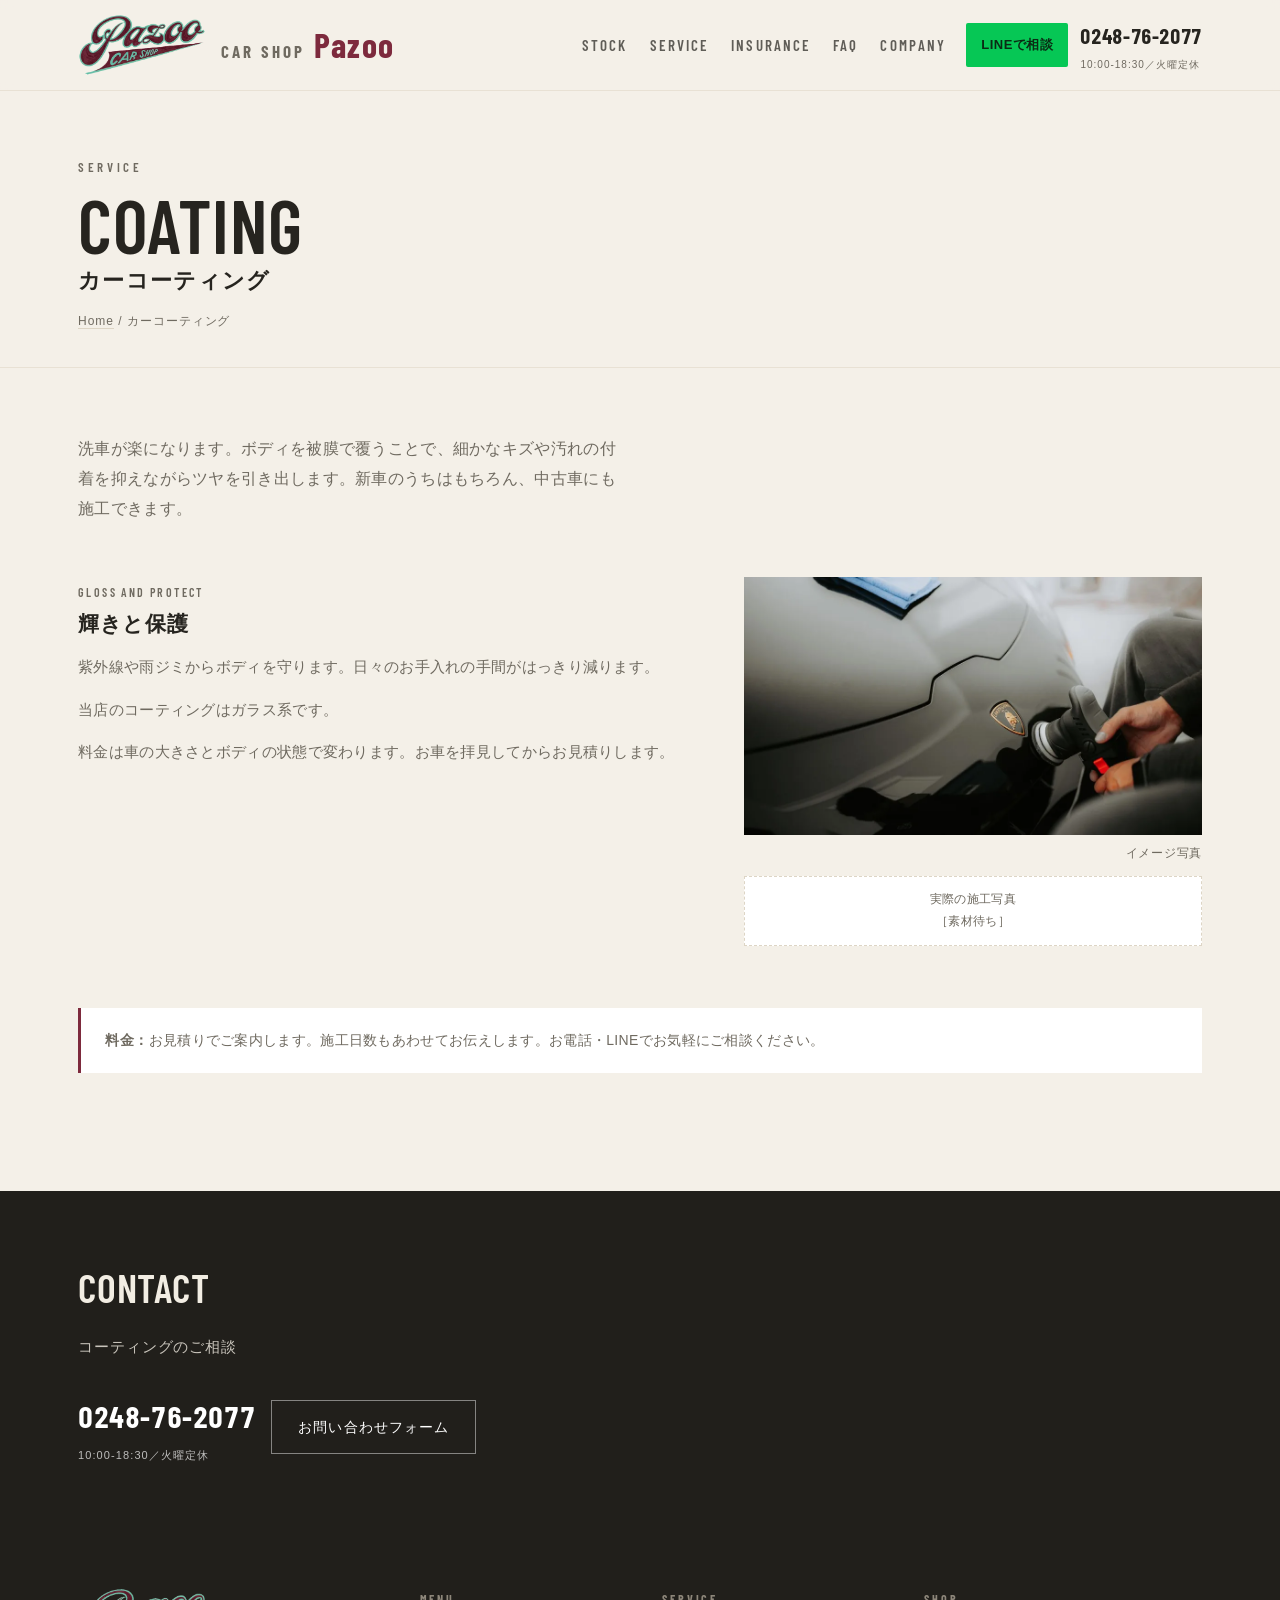
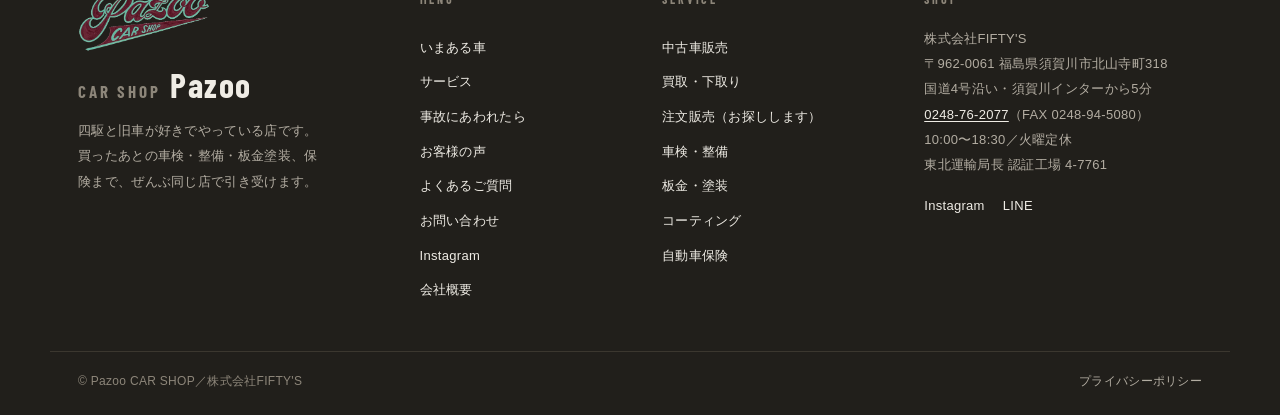
==== commit 4846ea91: "料金欄を「お見積りでご案内」に統一（コーティング・車検・メンテ・トップのコーティング欄）。社長「いったん料金記載無しページにして」2026-09-19 Co-Authored-By: Claude O" ====
--- a/coating.html
+++ b/coating.html
@@ -97,11 +97,11 @@
   <div class="wrap">
     <p class="lead">洗車が楽になります。ボディを被膜で覆うことで、細かなキズや汚れの付着を抑えながらツヤを引き出します。新車のうちはもちろん、中古車にも施工できます。</p>
     <div class="row">
-  <div class="row-txt"><h3><small>Gloss and Protect</small>輝きと保護</h3><p>紫外線や雨ジミからボディを守ります。日々のお手入れの手間がはっきり減ります。</p><p>当店のコーティングはガラス系です。</p><p>メニュー名・料金の目安・保証期間 <span class="todo">［確認中・後日掲載］</span></p></div>
+  <div class="row-txt"><h3><small>Gloss and Protect</small>輝きと保護</h3><p>紫外線や雨ジミからボディを守ります。日々のお手入れの手間がはっきり減ります。</p><p>当店のコーティングはガラス系です。</p><p>料金は車の大きさとボディの状態で変わります。お車を拝見してからお見積りします。</p></div>
   <div class="row-img"><figure class="figimg"><img src="assets/img/service/coating-polish.webp" alt="ボディを磨く作業イメージ" loading="lazy" width="1000" height="563"><figcaption>イメージ写真</figcaption></figure><p class="ph ph-s">実際の施工写真<br>［素材待ち］</p></div>
 </div>
 
-    <div class="note"><span class="label">コーティングメニュー：</span><span class="todo">メニュー・車種別料金・施工日数・保証内容［確認中・後日掲載］</span></div>
+    <div class="note"><span class="label">料金：</span>お見積りでご案内します。施工日数もあわせてお伝えします。お電話・LINEでお気軽にご相談ください。</div>
   </div>
 </section>
 <section class="cta-band">
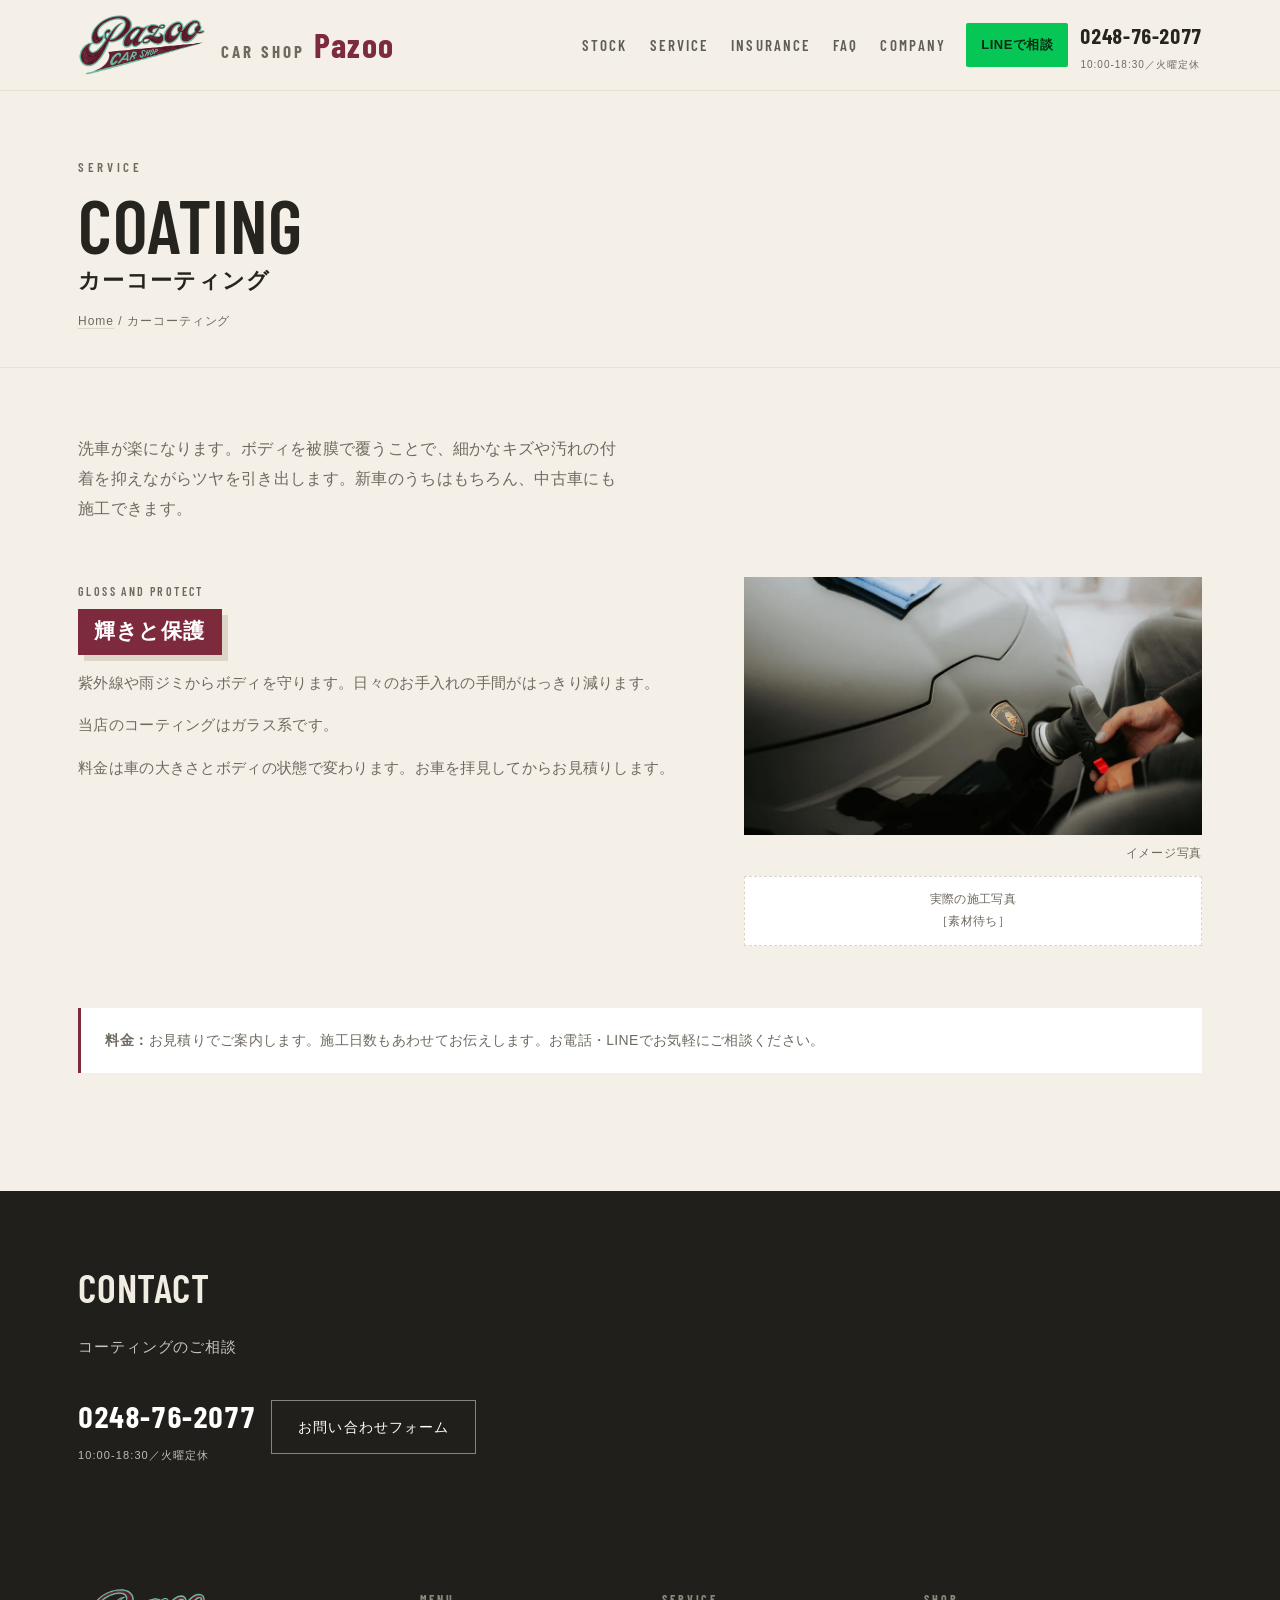
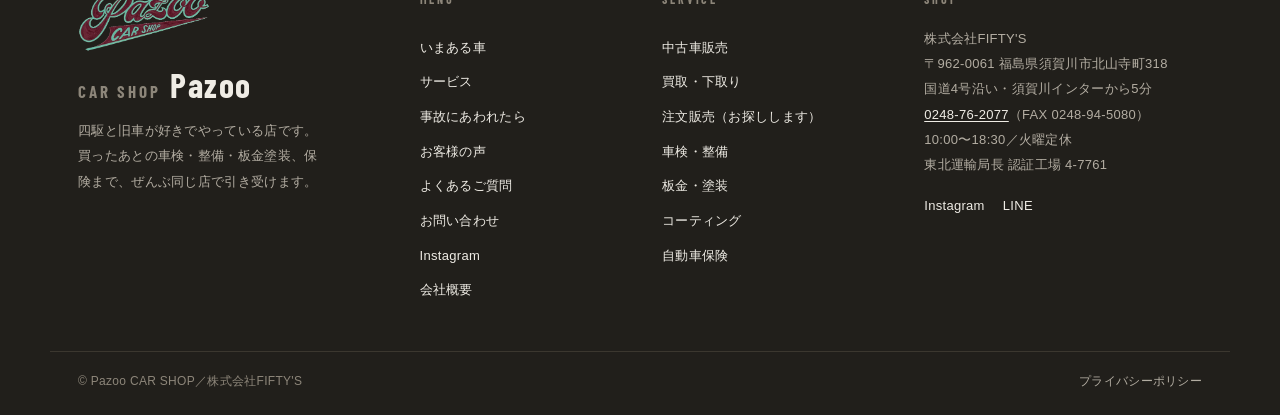
==== commit 018d2259: "下層5ページの小見出し8か所に帯（あずき色）を敷いて目立たせた（社長 2026-09-19） Co-Authored-By: Claude Opus 5 (1M context) <noreply@a" ====
--- a/coating.html
+++ b/coating.html
@@ -97,7 +97,7 @@
   <div class="wrap">
     <p class="lead">洗車が楽になります。ボディを被膜で覆うことで、細かなキズや汚れの付着を抑えながらツヤを引き出します。新車のうちはもちろん、中古車にも施工できます。</p>
     <div class="row">
-  <div class="row-txt"><h3><small>Gloss and Protect</small>輝きと保護</h3><p>紫外線や雨ジミからボディを守ります。日々のお手入れの手間がはっきり減ります。</p><p>当店のコーティングはガラス系です。</p><p>料金は車の大きさとボディの状態で変わります。お車を拝見してからお見積りします。</p></div>
+  <div class="row-txt"><h3><small>Gloss and Protect</small><span class="band">輝きと保護</span></h3><p>紫外線や雨ジミからボディを守ります。日々のお手入れの手間がはっきり減ります。</p><p>当店のコーティングはガラス系です。</p><p>料金は車の大きさとボディの状態で変わります。お車を拝見してからお見積りします。</p></div>
   <div class="row-img"><figure class="figimg"><img src="assets/img/service/coating-polish.webp" alt="ボディを磨く作業イメージ" loading="lazy" width="1000" height="563"><figcaption>イメージ写真</figcaption></figure><p class="ph ph-s">実際の施工写真<br>［素材待ち］</p></div>
 </div>
 
--- a/assets/css/pazoo-2609.css
+++ b/assets/css/pazoo-2609.css
@@ -126,6 +126,16 @@
 .stock-link::after{content:"→";font-family:var(--en)}
 .stock-link:hover{color:var(--wine);border-color:var(--wine)}
 .stock-link:focus-visible{outline:2px solid var(--wine);outline-offset:4px}
+/* 在庫の下の「お探しします」（社長 2026-09-19） */
+.stock-search{margin-top:36px;padding:28px 32px;background:var(--paper);border:1px solid var(--line);border-left:4px solid var(--wine)}
+.stock-search p{margin:0 0 10px}
+.stock-search .ss-t{font-size:20px;font-weight:700;color:var(--wine);letter-spacing:.06em}
+.stock-search .nb{display:inline-block}/* スマホで「お探しし／ます」と割れないように */
+.ss-act{display:flex;flex-wrap:wrap;gap:12px 24px;align-items:center;margin:16px 0 0!important}
+.ss-act a{font-size:14px;font-weight:700;letter-spacing:.08em}
+.ss-act .ss-line{display:inline-block;padding:11px 22px;background:#06c755;color:#fff;text-decoration:none;border-radius:999px}
+.ss-act a:focus-visible{outline:2px solid var(--wine);outline-offset:4px}
+@media(max-width:720px){.stock-search{padding:22px 20px}.stock-search .ss-t{font-size:17px}}
 /* スマホは見出しの右の空きに車を入れる（2026-09-04 社長指示）。
    実測（390px）＝見出し2行 87px＋余白26px／"CLASSIC 4WD" の行幅 194px。
    幅42%（=147px）なら文字に9px手前で止まり、高さ108pxは見出しの箱に収まる。 */
@@ -427,7 +437,7 @@
 
 
 /* ===== トップの大きなコピー（写真の中央） ===== */
-.hero-copy{position:absolute;left:50%;top:50%;transform:translate(-50%,-50%);z-index:3;margin:0;
+.hero-copy{position:absolute;left:50%;top:50%;transform:translate(-50%,-50%);z-index:3;margin:0;font-size:inherit;font-weight:inherit;
   width:92%;text-align:center;display:flex;flex-direction:column;align-items:center;gap:10px;pointer-events:none}
 /* 差し色は写真ごとに変わる（社長 2026-09-04「写真がかわったら、差し色だけ違う色に」）。JSが --accent を切り替える */
 :root{--accent:#3dffa0}/* 蛍光ミント1色（社長 2026-09-04） */
@@ -582,6 +592,12 @@
 .row h3{font-size:21px;font-weight:700;letter-spacing:.03em;margin:6px 0 14px;line-height:1.5}
 .row h3 small{display:block;font-family:var(--en);font-size:12px;font-weight:600;letter-spacing:.2em;
   color:var(--ink-sub);text-transform:uppercase;margin-bottom:7px}
+/* 下層の小見出しに帯を敷いて目立たせる（社長 2026-09-19「タイトル後ろに帯入れて目立つように」）。
+   英字の添え字は帯の外に残し、和文の見出しだけを帯に載せる */
+.row h3{line-height:1.45}
+.row h3 small{margin-bottom:9px}
+.row h3 .band{display:inline-block;background:var(--wine);color:#fff;padding:7px 18px 8px 16px;box-shadow:6px 6px 0 var(--line)}
+@media(max-width:720px){.row h3 .band{padding:6px 14px 7px 12px;font-size:19px}}
 .row p{margin:0 0 14px;color:var(--ink-sub)}
 .row p:last-child{margin-bottom:0}
 
